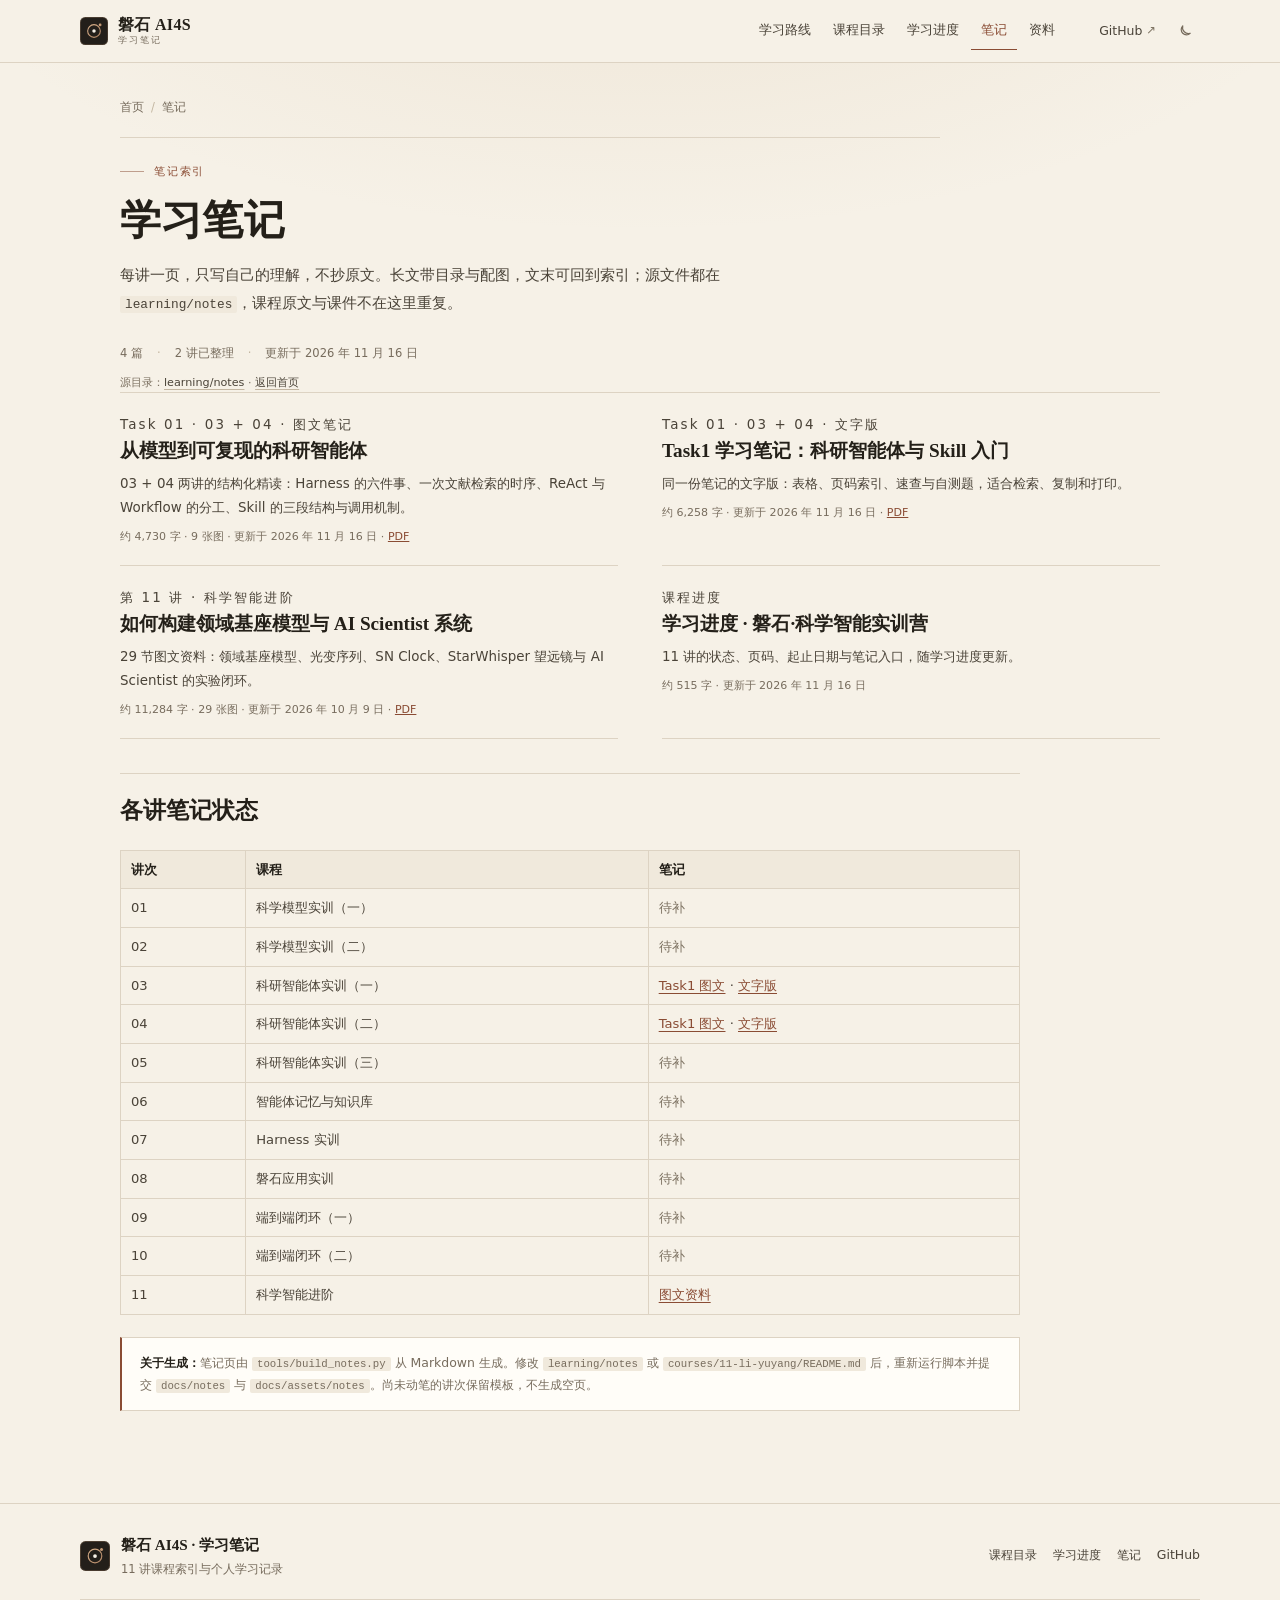
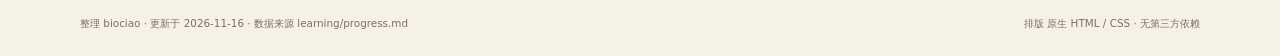
==== docs/notes/index.html @ f63891a4 "docs: 笔记改为站内博客页（Markdown 生成）" ====
<!DOCTYPE html>
<html lang="zh-CN" data-theme="dark">
<head>
  <meta charset="utf-8">
  <meta name="viewport" content="width=device-width, initial-scale=1">
  <title>学习笔记 · 磐石 AI4S</title>
  <meta name="description" content="磐石 AI4S 课程笔记索引：Task1 图文/文字笔记、第 11 讲图文资料与学习进度。">
  <meta name="theme-color" content="#17130f">
  <meta name="author" content="biociao">
  <link rel="icon" href="../assets/favicon.svg" type="image/svg+xml">
  <link rel="stylesheet" href="../assets/style.css">
  <script>
    (function () {
      try {
        var saved = localStorage.getItem('ai4s-theme');
        var theme = saved || (window.matchMedia('(prefers-color-scheme: light)').matches ? 'light' : 'dark');
        document.documentElement.dataset.theme = theme;
      } catch (e) {
        document.documentElement.dataset.theme = 'dark';
      }
      document.documentElement.classList.add('js');
    })();
  </script>
</head>
<body class="page-note notes-index">
  <a class="skip-link" href="#main">跳到正文</a>
  <header class="nav" id="site-nav">
    <div class="wrap nav-inner">
      <a class="brand" href="../index.html" aria-label="磐石 AI4S 学习笔记，回到首页">
        <svg class="brand-mark" viewBox="0 0 64 64" aria-hidden="true">
          <defs>
            <linearGradient id="brandGrad" x1="0" y1="0" x2="1" y2="1">
              <stop offset="0" stop-color="#d9b28c"/><stop offset="1" stop-color="#b08463"/>
            </linearGradient>
          </defs>
          <rect width="64" height="64" rx="12" fill="#231f1a"/>
          <rect x="1" y="1" width="62" height="62" rx="11" fill="none" stroke="url(#brandGrad)" stroke-opacity=".55"/>
          <circle cx="32" cy="32" r="14.5" fill="none" stroke="url(#brandGrad)" stroke-width="2.5"/>
          <circle cx="32" cy="32" r="4" fill="#f6f1e7"/>
          <circle cx="46" cy="18" r="3.2" fill="url(#brandGrad)"/>
        </svg>
        <span class="brand-text"><strong>磐石 AI4S</strong><em>学习笔记</em></span>
      </a>

      <nav class="nav-links" id="site-menu" aria-label="页面导航">
        <a href="../index.html#path">学习路线</a>
        <a href="../index.html#lectures">课程目录</a>
        <a href="../index.html#progress">学习进度</a>
        <a href="index.html" class="active" aria-current="page">笔记</a>
        <a href="../index.html#resources">资料</a>
      </nav>

      <div class="nav-actions">
        <a class="repo-link" href="https://github.com/biociao/panshi-ai4s-practice" target="_blank" rel="noopener">GitHub<span aria-hidden="true">↗</span></a>
        <button class="icon-btn theme-btn" type="button" data-theme-toggle aria-label="切换深浅色主题">
          <svg class="ico-moon" viewBox="0 0 24 24" aria-hidden="true"><path d="M20 14.5A8.5 8.5 0 0 1 9.5 4a7 7 0 1 0 10.5 10.5Z" fill="none" stroke="currentColor" stroke-width="1.7" stroke-linejoin="round"/></svg>
          <svg class="ico-sun" viewBox="0 0 24 24" aria-hidden="true"><circle cx="12" cy="12" r="4.2" fill="none" stroke="currentColor" stroke-width="1.7"/><path d="M12 2v2.4M12 19.6V22M2 12h2.4M19.6 12H22M4.9 4.9l1.7 1.7M17.4 17.4l1.7 1.7M19.1 4.9l-1.7 1.7M6.6 17.4l-1.7 1.7" fill="none" stroke="currentColor" stroke-width="1.7" stroke-linecap="round"/></svg>
        </button>
        <button class="icon-btn menu-btn" type="button" data-menu-toggle aria-expanded="false" aria-controls="site-menu" aria-label="打开导航菜单">
          <svg viewBox="0 0 24 24" aria-hidden="true"><path d="M4 7h16M4 12h16M4 17h16" fill="none" stroke="currentColor" stroke-width="1.8" stroke-linecap="round"/></svg>
        </button>
      </div>
    </div>
  </header>
  <main id="main" class="article-main">
    <div class="wrap article-wrap">
      <nav class="breadcrumb" aria-label="面包屑">
      <a href="../index.html">首页</a><span class="sep">/</span>
      <span aria-current="page">笔记</span>
    </nav>

    <header class="article-head">
      <p class="eyebrow">笔记索引</p>
      <h1>学习笔记</h1>
      <p class="article-lede">每讲一页，只写自己的理解，不抄原文。长文带目录与配图，文末可回到索引；源文件都在 <code>learning/notes</code>，课程原文与课件不在这里重复。</p>
      <p class="article-meta"><span>4 篇</span><span>2 讲已整理</span><span>更新于 2026 年 11 月 16 日</span></p>
      <p class="article-source">源目录：<a href="https://github.com/biociao/panshi-ai4s-practice/tree/study/learning/notes" target="_blank" rel="noopener">learning/notes</a> · <a href="../index.html">返回首页</a></p>
    </header>

    <div class="note-list">
      <article class="note-entry">
        <p class="note-entry-kicker">Task 01 · 03 + 04 · 图文笔记</p>
        <h2><a href="task1-illustrated.html">从模型到可复现的科研智能体</a></h2>
        <p>03 + 04 两讲的结构化精读：Harness 的六件事、一次文献检索的时序、ReAct 与 Workflow 的分工、Skill 的三段结构与调用机制。</p>
        <p class="note-entry-meta">约 4,730 字 · 9 张图 · 更新于 2026 年 11 月 16 日 · <a href="https://github.com/biociao/panshi-ai4s-practice/blob/study/learning/notes/task1/task1-illustrated-notes.pdf" target="_blank" rel="noopener">PDF</a></p>
      </article><article class="note-entry">
        <p class="note-entry-kicker">Task 01 · 03 + 04 · 文字版</p>
        <h2><a href="task1-text.html">Task1 学习笔记：科研智能体与 Skill 入门</a></h2>
        <p>同一份笔记的文字版：表格、页码索引、速查与自测题，适合检索、复制和打印。</p>
        <p class="note-entry-meta">约 6,258 字 · 更新于 2026 年 11 月 16 日 · <a href="https://github.com/biociao/panshi-ai4s-practice/blob/study/learning/notes/task1/task1-illustrated-notes.pdf" target="_blank" rel="noopener">PDF</a></p>
      </article><article class="note-entry">
        <p class="note-entry-kicker">第 11 讲 · 科学智能进阶</p>
        <h2><a href="11.html">如何构建领域基座模型与 AI Scientist 系统</a></h2>
        <p>29 节图文资料：领域基座模型、光变序列、SN Clock、StarWhisper 望远镜与 AI Scientist 的实验闭环。</p>
        <p class="note-entry-meta">约 11,284 字 · 29 张图 · 更新于 2026 年 10 月 9 日 · <a href="https://github.com/biociao/panshi-ai4s-practice/blob/study/pdf/11_%E7%A7%91%E5%AD%A6%E6%99%BA%E8%83%BD%E8%BF%9B%E9%98%B6_%E6%9D%8E%E7%91%80%E6%97%B8.pdf" target="_blank" rel="noopener">PDF</a></p>
      </article><article class="note-entry">
        <p class="note-entry-kicker">课程进度</p>
        <h2><a href="progress.html">学习进度 · 磐石·科学智能实训营</a></h2>
        <p>11 讲的状态、页码、起止日期与笔记入口，随学习进度更新。</p>
        <p class="note-entry-meta">约 515 字 · 更新于 2026 年 11 月 16 日</p>
      </article>
    </div>

    <div class="article-body">
      <h2 id="lecture-notes">各讲笔记状态</h2>
      <div class="table-wrap">
        <table>
          <thead><tr><th>讲次</th><th>课程</th><th>笔记</th></tr></thead>
          <tbody><tr><td>01</td><td>科学模型实训（一）</td><td><span class="todo">待补</span></td></tr><tr><td>02</td><td>科学模型实训（二）</td><td><span class="todo">待补</span></td></tr><tr><td>03</td><td>科研智能体实训（一）</td><td><a href="task1-illustrated.html">Task1 图文</a> · <a href="task1-text.html">文字版</a></td></tr><tr><td>04</td><td>科研智能体实训（二）</td><td><a href="task1-illustrated.html">Task1 图文</a> · <a href="task1-text.html">文字版</a></td></tr><tr><td>05</td><td>科研智能体实训（三）</td><td><span class="todo">待补</span></td></tr><tr><td>06</td><td>智能体记忆与知识库</td><td><span class="todo">待补</span></td></tr><tr><td>07</td><td>Harness 实训</td><td><span class="todo">待补</span></td></tr><tr><td>08</td><td>磐石应用实训</td><td><span class="todo">待补</span></td></tr><tr><td>09</td><td>端到端闭环（一）</td><td><span class="todo">待补</span></td></tr><tr><td>10</td><td>端到端闭环（二）</td><td><span class="todo">待补</span></td></tr><tr><td>11</td><td>科学智能进阶</td><td><a href="11.html">图文资料</a></td></tr></tbody>
        </table>
      </div>
      <div class="article-callout">
        <strong>关于生成：</strong>笔记页由 <code>tools/build_notes.py</code> 从 Markdown 生成。修改 <code>learning/notes</code> 或 <code>courses/11-li-yuyang/README.md</code> 后，重新运行脚本并提交 <code>docs/notes</code> 与 <code>docs/assets/notes</code>。尚未动笔的讲次保留模板，不生成空页。
      </div>
    </div>
    </div>
  </main>
  <footer class="footer">
    <div class="wrap footer-inner">
      <div class="footer-brand">
        <svg class="brand-mark" viewBox="0 0 64 64" aria-hidden="true">
          <defs>
            <linearGradient id="footGrad" x1="0" y1="0" x2="1" y2="1">
              <stop offset="0" stop-color="#d9b28c"/><stop offset="1" stop-color="#b08463"/>
            </linearGradient>
          </defs>
          <rect width="64" height="64" rx="12" fill="#231f1a"/>
          <rect x="1" y="1" width="62" height="62" rx="11" fill="none" stroke="url(#footGrad)" stroke-opacity=".55"/>
          <circle cx="32" cy="32" r="14.5" fill="none" stroke="url(#footGrad)" stroke-width="2.5"/>
          <circle cx="32" cy="32" r="4" fill="#f6f1e7"/>
          <circle cx="46" cy="18" r="3.2" fill="url(#footGrad)"/>
        </svg>
        <div>
          <strong>磐石 AI4S · 学习笔记</strong>
          <span>11 讲课程索引与个人学习记录</span>
        </div>
      </div>
      <nav class="footer-links" aria-label="页脚链接">
        <a href="../index.html#lectures">课程目录</a>
        <a href="../index.html#progress">学习进度</a>
        <a href="index.html">笔记</a>
        <a href="https://github.com/biociao/panshi-ai4s-practice" target="_blank" rel="noopener">GitHub</a>
      </nav>
    </div>
    <div class="wrap footer-bottom">
      <span>整理 biociao · 更新于 2026-11-16 · 数据来源 learning/progress.md</span>
      <span>排版 原生 HTML / CSS · 无第三方依赖</span>
    </div>
  </footer>
  <button class="to-top" type="button" data-to-top aria-label="回到页面顶部">
    <svg viewBox="0 0 24 24" aria-hidden="true"><path d="M12 19V5M6 11l6-6 6 6" fill="none" stroke="currentColor" stroke-width="1.9" stroke-linecap="round" stroke-linejoin="round"/></svg>
  </button>
  <script src="../assets/app.js" defer></script>
</body>
</html>
---- docs/assets/style.css ----
/* =========================================================
   磐石 AI4S · 课程索引与学习笔记
   学术纸面风格：暖米色底、衬线标题、赭石强调。
   单文件 CSS，无外部依赖。
   ========================================================= */

:root {
  --font-serif: "Noto Serif SC", "Source Han Serif SC", "Songti SC", "STSong", "SimSun",
    Georgia, "Times New Roman", serif;
  --font-sans: "Noto Sans SC", "PingFang SC", "Hiragino Sans GB", "Microsoft YaHei",
    system-ui, -apple-system, "Segoe UI", Roboto, sans-serif;
  --font-mono: ui-monospace, SFMono-Regular, "SF Mono", Menlo, Consolas, "Liberation Mono", monospace;

  --maxw: 1120px;
  --radius: 2px;
  --ease: cubic-bezier(.25, .7, .3, 1);

  --accent: #8a4c34;
  --ok: #4d6b51;
  --warn: #96652b;
  --track-model: #5c7382;
  --track-agent: #7c5b66;
  --track-eng: #5e7059;
  --track-adv: #8a6636;
}

html[data-theme="light"] {
  color-scheme: light;
  --bg: #f6f1e7;
  --paper: #fffdf8;
  --paper-2: #fbf7ef;
  --ink: #242019;
  --ink-2: #4a4338;
  --muted: #776c5d;
  --faint: #7b7060;
  --border: #ddd3c3;
  --border-2: #c3b6a1;
  --surface: #f0e9dc;
  --surface-2: #e8e0d1;
  --accent-soft: #f2e3d9;
  --shadow: 0 1px 2px rgba(74, 56, 38, .05);
  --wash: rgba(196, 166, 122, .16);
}

html[data-theme="dark"] {
  color-scheme: dark;
  --bg: #17130f;
  --paper: #1e1914;
  --paper-2: #231d17;
  --ink: #ece3d5;
  --ink-2: #c9bcaa;
  --muted: #9d907d;
  --faint: #94876f;
  --border: #3a3128;
  --border-2: #56493a;
  --surface: #221c16;
  --surface-2: #2b241c;
  --accent: #cf9a74;
  --accent-soft: #34251c;
  --ok: #8fae8f;
  --warn: #d1a45f;
  --track-model: #93a9b6;
  --track-agent: #b28c96;
  --track-eng: #94a78d;
  --track-adv: #c6a271;
  --shadow: 0 1px 2px rgba(0, 0, 0, .35);
  --wash: rgba(207, 154, 116, .07);
}

*,
*::before,
*::after { box-sizing: border-box; }

html {
  scroll-behavior: smooth;
  -webkit-text-size-adjust: 100%;
}

body {
  margin: 0;
  background-color: var(--bg);
  background-image: radial-gradient(1000px 460px at 50% -6%, var(--wash), transparent 72%);
  background-repeat: no-repeat;
  color: var(--ink);
  font-family: var(--font-sans);
  font-size: 16px;
  line-height: 1.75;
  overflow-x: hidden;
  -webkit-font-smoothing: antialiased;
  -moz-osx-font-smoothing: grayscale;
}

h1,
h2,
h3 {
  font-family: var(--font-serif);
  font-weight: 600;
}

img { max-width: 100%; }
a { color: inherit; }

code {
  font-family: var(--font-mono);
  font-size: .86em;
  padding: 1px 5px;
  border-radius: 2px;
  background: var(--surface);
}

::selection {
  background: var(--accent-soft);
  color: var(--ink);
}

:focus-visible {
  outline: 2px solid var(--accent);
  outline-offset: 3px;
}

.wrap {
  width: min(var(--maxw), calc(100% - 48px));
  margin-inline: auto;
}

.skip-link {
  position: fixed;
  top: 10px;
  left: 10px;
  z-index: 200;
  transform: translateY(-160%);
  background: var(--accent);
  color: var(--paper);
  font-size: .85rem;
  padding: 9px 14px;
  border-radius: var(--radius);
  text-decoration: none;
  transition: transform .2s var(--ease);
}
.skip-link:focus { transform: none; }

/* ---------------- 导航 ---------------- */

.nav {
  position: sticky;
  top: 0;
  z-index: 60;
  background: var(--bg);
  border-bottom: 1px solid var(--border);
}
.nav.is-scrolled {
  background: color-mix(in srgb, var(--bg) 94%, var(--paper));
}

.nav-inner {
  display: flex;
  align-items: center;
  gap: 18px;
  min-height: 62px;
}

.brand {
  display: inline-flex;
  align-items: center;
  gap: 10px;
  text-decoration: none;
  flex-shrink: 0;
}
.brand-mark {
  width: 28px;
  height: 28px;
  display: block;
}
.brand-text {
  display: flex;
  flex-direction: column;
  line-height: 1.15;
}
.brand-text strong {
  font-family: var(--font-serif);
  font-size: 1rem;
  font-weight: 600;
  letter-spacing: .02em;
}
.brand-text em {
  font-style: normal;
  font-size: .58rem;
  letter-spacing: .22em;
  color: var(--muted);
}

.nav-links {
  display: flex;
  align-items: center;
  gap: 2px;
  margin-left: auto;
}
.nav-links a {
  padding: 7px 10px;
  border-bottom: 1px solid transparent;
  font-size: .82rem;
  color: var(--ink-2);
  text-decoration: none;
  transition: color .2s ease, border-color .2s ease;
}
.nav-links a:hover { color: var(--accent); }
.nav-links a.active {
  color: var(--accent);
  border-bottom-color: var(--accent);
}

.nav-actions {
  display: flex;
  align-items: center;
  gap: 4px;
  margin-left: 8px;
}
.icon-btn {
  width: 32px;
  height: 32px;
  display: inline-grid;
  place-items: center;
  border: 1px solid transparent;
  border-radius: var(--radius);
  background: transparent;
  color: var(--muted);
  cursor: pointer;
  transition: color .2s ease, border-color .2s ease;
}
.icon-btn:hover {
  color: var(--ink);
  border-color: var(--border);
}
.icon-btn svg { width: 17px; height: 17px; display: block; }
.menu-btn { display: none; }

.repo-link {
  display: inline-flex;
  align-items: center;
  gap: 4px;
  padding: 6px 8px;
  font-size: .78rem;
  color: var(--ink-2);
  text-decoration: none;
  border-bottom: 1px solid transparent;
}
.repo-link span { color: var(--faint); font-size: .72rem; }
.repo-link:hover { color: var(--accent); border-bottom-color: var(--accent); }

.theme-btn .ico-sun,
.theme-btn .ico-moon { display: none; }
html[data-theme="dark"] .theme-btn .ico-sun { display: block; }
html[data-theme="light"] .theme-btn .ico-moon { display: block; }

html[data-theme="dark"] .lec-cover img,
html[data-theme="dark"] .note-cover img {
  filter: brightness(.92) saturate(.88);
}

/* ---------------- 首屏 ---------------- */

.hero {
  position: relative;
  padding-block: clamp(52px, 6.5vw, 88px) clamp(32px, 4vw, 48px);
  scroll-margin-top: 72px;
}

.hero-grid {
  display: grid;
  grid-template-columns: minmax(0, 1.18fr) minmax(0, .82fr);
  gap: clamp(32px, 4.5vw, 60px);
  align-items: center;
}

.eyebrow {
  display: flex;
  align-items: center;
  gap: 10px;
  margin: 0 0 16px;
  font-size: .7rem;
  letter-spacing: .16em;
  color: var(--accent);
}
.eyebrow::before {
  content: "";
  width: 24px;
  height: 1px;
  background: currentColor;
  opacity: .5;
  flex-shrink: 0;
}

.hero h1 {
  margin: 0;
  font-size: clamp(2.05rem, 4.3vw, 3.35rem);
  line-height: 1.34;
  letter-spacing: .005em;
}
.grad { color: var(--accent); }

.abstract {
  margin-top: 26px;
  padding-left: 16px;
  border-left: 1px solid var(--border-2);
}
.abstract-label {
  margin: 0 0 6px;
  font-size: .66rem;
  letter-spacing: .22em;
  color: var(--muted);
}
.lede {
  margin: 0;
  max-width: 36em;
  color: var(--ink-2);
  font-size: .95rem;
  line-height: 1.9;
}
.lede strong {
  color: var(--ink);
  font-weight: 600;
}
.keywords {
  margin: 14px 0 0;
  font-size: .76rem;
  line-height: 1.7;
  color: var(--muted);
}
.keywords span {
  margin-right: 8px;
  color: var(--faint);
  letter-spacing: .14em;
}

.hero-actions {
  display: flex;
  flex-wrap: wrap;
  gap: 10px;
  margin-top: 26px;
}

.btn {
  display: inline-flex;
  align-items: center;
  justify-content: center;
  gap: 8px;
  padding: 10px 18px;
  border-radius: var(--radius);
  border: 1px solid transparent;
  font-size: .88rem;
  font-weight: 500;
  letter-spacing: .03em;
  text-decoration: none;
  cursor: pointer;
  transition: background .2s ease, border-color .2s ease, color .2s ease;
}
.btn svg { width: 15px; height: 15px; }
.btn-primary {
  background: var(--accent);
  border-color: var(--accent);
  color: var(--paper);
}
.btn-primary:hover {
  background: var(--ink);
  border-color: var(--ink);
  color: var(--paper);
}
.btn-ghost {
  border-color: var(--border-2);
  color: var(--ink-2);
  background: transparent;
}
.btn-ghost:hover {
  border-color: var(--accent);
  color: var(--accent);
}
.btn-small {
  padding: 7px 13px;
  font-size: .76rem;
}

.hero-meta {
  display: flex;
  flex-wrap: wrap;
  gap: 6px 12px;
  list-style: none;
  margin: 24px 0 0;
  padding: 0;
  font-size: .72rem;
  letter-spacing: .03em;
  color: var(--muted);
}
.hero-meta li { display: inline-flex; align-items: center; gap: 12px; }
.hero-meta li + li::before {
  content: "·";
  color: var(--border-2);
}

/* 学习概况 */

.panel {
  justify-self: end;
  width: 100%;
  max-width: 400px;
  padding: 22px 22px 18px;
  border: 1px solid var(--border);
  border-top: 2px solid var(--accent);
  border-radius: var(--radius);
  background: var(--paper);
  box-shadow: var(--shadow);
}

.panel-top {
  display: flex;
  align-items: baseline;
  justify-content: space-between;
  gap: 12px;
}
.panel-title {
  font-size: .66rem;
  letter-spacing: .22em;
  color: var(--ink-2);
}
.panel-date {
  font-size: .68rem;
  color: var(--muted);
}

.snap {
  display: flex;
  align-items: baseline;
  gap: 9px;
  margin-top: 16px;
}
.snap-num {
  font-family: var(--font-serif);
  font-size: 2.9rem;
  font-weight: 600;
  line-height: 1;
  letter-spacing: -.01em;
  font-variant-numeric: tabular-nums;
}
.snap-num small {
  font-family: var(--font-sans);
  font-size: .9rem;
  font-weight: 400;
  color: var(--muted);
}
.snap-label { font-size: .76rem; color: var(--muted); }

.segbar {
  display: flex;
  gap: 3px;
  margin-top: 18px;
}
.segbar i {
  flex: 1;
  height: 4px;
  background: var(--surface-2);
}
.segbar i.is-done { background: var(--accent); }
.segbar i.is-ready { background: var(--border-2); }
.segbar-legend {
  display: flex;
  justify-content: space-between;
  gap: 10px;
  margin-top: 8px;
  font-size: .65rem;
  color: var(--muted);
}

.snap-list {
  list-style: none;
  margin: 16px 0 0;
  padding: 12px 0 0;
  border-top: 1px solid var(--border);
  display: grid;
  gap: 9px;
}
.snap-list li {
  display: flex;
  align-items: baseline;
  gap: 9px;
  font-size: .79rem;
  color: var(--ink-2);
}
.s-ic {
  width: 14px;
  flex-shrink: 0;
  font-size: .68rem;
}
.s-ic.ok { color: var(--ok); }
.s-ic.next { color: var(--accent); }
.s-t { min-width: 0; }
.s-m {
  margin-left: auto;
  font-size: .65rem;
  color: var(--muted);
  white-space: nowrap;
  letter-spacing: .04em;
}

.panel-foot {
  margin-top: 14px;
  padding-top: 11px;
  border-top: 1px solid var(--border);
  font-size: .66rem;
  color: var(--muted);
}
.panel-foot a {
  color: var(--ink-2);
  text-decoration-color: var(--border-2);
}
.panel-foot a:hover { color: var(--accent); }

/* 课程主线 */

.thread {
  display: flex;
  flex-wrap: wrap;
  align-items: baseline;
  gap: 10px 18px;
  margin-top: clamp(34px, 4.5vw, 52px);
  padding-top: 16px;
  border-top: 1px solid var(--border);
}
.thread-label {
  flex-shrink: 0;
  font-size: .64rem;
  letter-spacing: .2em;
  color: var(--muted);
}
.thread ol {
  display: flex;
  flex: 1;
  flex-wrap: wrap;
  justify-content: space-between;
  gap: 8px 20px;
  list-style: none;
  margin: 0;
  padding: 0;
}
.thread li {
  position: relative;
  font-family: var(--font-serif);
  font-size: .84rem;
  color: var(--ink-2);
}
.thread li + li::before {
  content: "→";
  position: absolute;
  left: -15px;
  top: 0;
  color: var(--faint);
  font-family: var(--font-sans);
  font-size: .76rem;
}

/* ---------------- 章节 ---------------- */

.section {
  padding-block: clamp(44px, 5.6vw, 72px);
  scroll-margin-top: 78px;
}

.section-head {
  margin-bottom: 34px;
  padding-top: 20px;
  border-top: 1px solid var(--border);
}
.section-head .eyebrow,
.section-head h2,
.section-head > p:last-child {
  max-width: 780px;
}
.section-head .eyebrow {
  margin-bottom: 9px;
  font-size: .68rem;
  letter-spacing: .18em;
}
.section-head .eyebrow::before { display: none; }
.section-head h2 {
  margin: .3rem 0 .7rem;
  font-size: clamp(1.5rem, 2.8vw, 2.05rem);
  line-height: 1.45;
  text-wrap: balance;
}
.section-head > p:last-child {
  margin: 0;
  color: var(--ink-2);
  font-size: .93rem;
  line-height: 1.85;
}

/* ---------------- 课程理念 ---------------- */

.principles {
  display: grid;
  grid-template-columns: repeat(4, minmax(0, 1fr));
  gap: 16px;
}
.p-card {
  padding: 18px 18px 20px;
  border: 1px solid var(--border);
  border-top: 2px solid var(--border-2);
  border-radius: var(--radius);
  background: transparent;
  transition: background .2s ease, border-color .2s ease;
}
.p-card:hover {
  background: var(--paper);
  border-color: var(--border-2);
}
.p-no {
  font-family: var(--font-serif);
  font-size: .78rem;
  letter-spacing: .12em;
  color: var(--accent);
}
.p-card h3 {
  margin: .45rem 0 .4rem;
  font-size: .98rem;
  line-height: 1.5;
}
.p-card p {
  margin: 0;
  color: var(--ink-2);
  font-size: .83rem;
  line-height: 1.8;
}

/* ---------------- 学习路线 ---------------- */

.tracks {
  display: grid;
  grid-template-columns: repeat(4, minmax(0, 1fr));
  gap: 16px;
}
.track {
  display: flex;
  flex-direction: column;
  gap: 9px;
  padding: 18px;
  border: 1px solid var(--border);
  border-top: 2px solid var(--c);
  border-radius: var(--radius);
  background: var(--paper);
  transition: border-color .2s ease;
}
.track:hover { border-color: var(--border-2); border-top-color: var(--c); }
.track-top {
  display: flex;
  justify-content: space-between;
  align-items: baseline;
  gap: 8px;
  font-size: .7rem;
  letter-spacing: .06em;
}
.track-range { color: var(--c); }
.track-pages { color: var(--faint); }
.track h3 {
  margin: 0;
  font-size: 1.04rem;
}
.track p {
  margin: 0;
  flex: 1;
  color: var(--ink-2);
  font-size: .81rem;
  line-height: 1.8;
}
.track-stat {
  display: flex;
  justify-content: space-between;
  gap: 8px;
  font-size: .66rem;
  color: var(--muted);
}
.mini {
  height: 3px;
  background: var(--surface-2);
  overflow: hidden;
}
.mini i {
  display: block;
  height: 100%;
  width: 0;
  background: var(--c);
  transition: width 1s var(--ease);
}
.track-link {
  display: inline-flex;
  align-items: center;
  gap: 5px;
  align-self: flex-start;
  margin-top: 2px;
  font-size: .76rem;
  color: var(--c);
  text-decoration: none;
  border-bottom: 1px solid transparent;
  transition: border-color .2s ease;
}
.track-link:hover { border-bottom-color: currentColor; }

/* ---------------- 课程目录 ---------------- */

.filters {
  display: flex;
  flex-wrap: wrap;
  align-items: center;
  gap: 4px 22px;
  margin-bottom: 26px;
  padding-bottom: 0;
  border-bottom: 1px solid var(--border);
}
.chip {
  display: inline-flex;
  align-items: baseline;
  gap: 6px;
  padding: 7px 0 9px;
  border: 0;
  border-bottom: 1px solid transparent;
  border-radius: 0;
  background: transparent;
  color: var(--muted);
  font: inherit;
  font-size: .81rem;
  cursor: pointer;
  transition: color .2s ease, border-color .2s ease;
}
.chip span {
  font-family: var(--font-mono);
  font-size: .62rem;
  color: var(--faint);
}
.chip:hover { color: var(--ink); }
.chip[aria-pressed="true"] {
  color: var(--ink);
  border-bottom-color: var(--accent);
}
.chip[aria-pressed="true"] span { color: var(--accent); }
.filter-count {
  margin-left: auto;
  padding-bottom: 9px;
  font-size: .66rem;
  color: var(--faint);
}

.lectures {
  display: grid;
  grid-template-columns: repeat(3, minmax(0, 1fr));
  gap: 20px;
}
.lec {
  display: flex;
  flex-direction: column;
  border: 1px solid var(--border);
  border-radius: var(--radius);
  background: var(--paper);
  overflow: hidden;
  transition: border-color .2s ease;
}
.lec[data-track="model"] { --c: var(--track-model); }
.lec[data-track="agent"] { --c: var(--track-agent); }
.lec[data-track="eng"] { --c: var(--track-eng); }
.lec[data-track="adv"] { --c: var(--track-adv); }
.lec:hover { border-color: var(--border-2); }

.lec-cover {
  position: relative;
  padding: 9px;
  background: var(--paper);
  border-bottom: 1px solid var(--border);
}
.lec-cover img {
  display: block;
  width: 100%;
  height: auto;
  aspect-ratio: 16 / 9;
  object-fit: cover;
  border: 1px solid var(--border);
  filter: saturate(.92);
}

.badge {
  position: absolute;
  top: 16px;
  left: 16px;
  z-index: 1;
  display: inline-flex;
  align-items: center;
  gap: 5px;
  padding: 2px 7px;
  border: 1px solid var(--border);
  border-radius: var(--radius);
  background: var(--paper);
  font-size: .61rem;
  letter-spacing: .04em;
  color: var(--muted);
}
.badge::before {
  content: "";
  width: 4px;
  height: 4px;
  border-radius: 50%;
  background: currentColor;
  flex-shrink: 0;
}
.badge.done { color: var(--ok); border-color: color-mix(in srgb, var(--ok) 35%, var(--border)); }
.badge.reading { color: var(--accent); border-color: color-mix(in srgb, var(--accent) 35%, var(--border)); }
.badge.todo { color: var(--muted); }

.lec-body {
  display: flex;
  flex-direction: column;
  flex: 1;
  padding: 14px 17px 15px;
}
.lec-kicker {
  display: flex;
  align-items: baseline;
  gap: 7px;
  min-width: 0;
  font-size: .67rem;
  color: var(--muted);
}
.lec-kicker > span:nth-child(2) {
  overflow: hidden;
  text-overflow: ellipsis;
  white-space: nowrap;
}
.lec-no {
  flex-shrink: 0;
  font-family: var(--font-serif);
  font-size: .8rem;
  color: var(--c);
}
.lec-pages {
  margin-left: auto;
  flex-shrink: 0;
  font-family: var(--font-mono);
  font-size: .62rem;
  color: var(--faint);
}
.lec-body h3 {
  margin: .4rem 0 .35rem;
  font-size: 1.02rem;
  line-height: 1.55;
}
.lec-body > p {
  margin: 0;
  color: var(--ink-2);
  font-size: .81rem;
  line-height: 1.8;
}
.lec-note {
  display: inline-flex;
  align-items: center;
  gap: 5px;
  align-self: flex-start;
  margin-top: 8px;
  font-size: .74rem;
  color: var(--accent);
  text-decoration: none;
  border-bottom: 1px solid transparent;
}
.lec-note:hover { border-bottom-color: currentColor; }

.lec-foot {
  display: flex;
  align-items: center;
  justify-content: space-between;
  gap: 10px;
  margin-top: auto;
  padding-top: 12px;
  border-top: 1px solid var(--border);
}
.lec-speaker {
  display: inline-flex;
  align-items: baseline;
  gap: 4px;
  font-size: .74rem;
  color: var(--ink-2);
}
.lec-speaker::before {
  content: "主讲 /";
  font-size: .62rem;
  color: var(--faint);
  letter-spacing: .04em;
}
.lec-actions {
  display: flex;
  gap: 11px;
  flex-shrink: 0;
}
.lec-actions a {
  padding-bottom: 1px;
  border-bottom: 1px solid transparent;
  font-size: .71rem;
  color: var(--muted);
  text-decoration: none;
}
.lec-actions a:hover {
  color: var(--accent);
  border-bottom-color: currentColor;
}
.lec[hidden] { display: none; }

/* ---------------- 学习进度 ---------------- */

.progress-grid {
  display: grid;
  grid-template-columns: minmax(0, 1.02fr) minmax(0, .98fr);
  gap: 18px;
}
.ring-card,
.bars-card {
  border: 1px solid var(--border);
  border-radius: var(--radius);
  background: var(--paper);
}
.ring-card {
  display: grid;
  grid-template-columns: 168px minmax(0, 1fr);
  gap: 22px;
  align-items: center;
  padding: 24px;
}
.ring-wrap {
  position: relative;
  width: 168px;
  height: 168px;
}
.ring {
  width: 100%;
  height: 100%;
  transform: rotate(-90deg);
}
.ring circle { fill: none; stroke-width: 6; }
.ring-track { stroke: var(--surface-2); }
.ring-value {
  stroke: var(--accent);
  stroke-linecap: butt;
  stroke-dasharray: 490;
  stroke-dashoffset: 490;
  transition: stroke-dashoffset 1.2s var(--ease);
}
.ring-label {
  position: absolute;
  inset: 0;
  display: grid;
  place-content: center;
  gap: 2px;
  text-align: center;
}
.ring-label strong {
  font-family: var(--font-serif);
  font-size: 2rem;
  font-weight: 600;
  line-height: 1.1;
}
.ring-label span {
  font-size: .68rem;
  color: var(--muted);
}
.ring-copy h3 {
  margin: 0 0 .35rem;
  font-size: 1rem;
}
.ring-copy p {
  margin: 0;
  font-size: .81rem;
  line-height: 1.8;
  color: var(--ink-2);
}
.ring-facts {
  display: grid;
  grid-template-columns: repeat(3, 1fr);
  gap: 8px;
  margin: 15px 0 0;
  padding: 12px 0 0;
  border-top: 1px solid var(--border);
  list-style: none;
}
.ring-facts b {
  display: block;
  font-family: var(--font-serif);
  font-size: 1.12rem;
  font-weight: 600;
  line-height: 1.3;
}
.ring-facts span { font-size: .64rem; color: var(--muted); }

.bars-card { padding: 22px 24px; }
.bars-head {
  display: flex;
  justify-content: space-between;
  gap: 10px;
  padding-bottom: 11px;
  border-bottom: 1px solid var(--border);
  font-size: .66rem;
  letter-spacing: .14em;
  color: var(--muted);
}
.bar-row { padding: 13px 0 0; }
.bar-top {
  display: flex;
  align-items: baseline;
  justify-content: space-between;
  gap: 10px;
  margin-bottom: 7px;
}
.bar-name { font-size: .82rem; }
.bar-meta {
  font-size: .66rem;
  color: var(--muted);
  white-space: nowrap;
}
.bar {
  height: 5px;
  background: var(--surface-2);
  overflow: hidden;
}
.bar i {
  display: block;
  height: 100%;
  width: 0;
  background: var(--c);
  transition: width 1s var(--ease);
}
.bars-note {
  margin: 13px 0 0;
  font-size: .66rem;
  color: var(--faint);
}
.progress-note {
  margin: 16px 0 0;
  font-size: .76rem;
  color: var(--muted);
}
.progress-note a { color: var(--ink-2); }

/* ---------------- 学习笔记 ---------------- */

.notes-grid {
  display: grid;
  grid-template-columns: minmax(0, 1.08fr) minmax(0, .92fr);
  gap: 18px;
  align-items: start;
}
.note-col {
  display: grid;
  gap: 18px;
}
.note {
  display: flex;
  flex-direction: column;
  border: 1px solid var(--border);
  border-radius: var(--radius);
  background: var(--paper);
  overflow: hidden;
}
.note-cover {
  display: block;
  padding: 10px;
  background: var(--paper);
  border-bottom: 1px solid var(--border);
}
.note-cover img {
  display: block;
  width: 100%;
  height: auto;
  border: 1px solid var(--border);
}
.note-body {
  display: flex;
  flex-direction: column;
  flex: 1;
  padding: 20px;
}
.note-kicker {
  margin: 0 0 .35rem;
  font-size: .64rem;
  letter-spacing: .16em;
  color: var(--accent);
}
.note h3 {
  margin: 0 0 .5rem;
  font-size: 1.12rem;
  line-height: 1.5;
  text-wrap: balance;
}
.note-body > p:not(.note-kicker) {
  margin: 0;
  color: var(--ink-2);
  font-size: .84rem;
  line-height: 1.85;
}
.note-meta {
  display: flex;
  flex-wrap: wrap;
  gap: 6px;
  list-style: none;
  margin: 12px 0 0;
  padding: 0;
}
.note-meta li {
  padding: 2px 8px;
  border: 1px solid var(--border);
  border-radius: var(--radius);
  font-size: .66rem;
  color: var(--muted);
}
.note-links {
  display: flex;
  flex-wrap: wrap;
  gap: 8px;
  margin-top: auto;
  padding-top: 16px;
}

.note-art {
  position: relative;
  display: flex;
  align-items: center;
  gap: 13px;
  height: 104px;
  padding: 0 20px;
  border-bottom: 1px solid var(--border);
  background: linear-gradient(105deg, var(--accent-soft), var(--paper) 76%);
  overflow: hidden;
}
.note-art-num {
  font-family: var(--font-serif);
  font-size: 2.7rem;
  font-weight: 600;
  line-height: 1;
  color: var(--accent);
  opacity: .5;
}
.note-art-lines {
  flex: 1;
  height: 1px;
  background: linear-gradient(90deg, var(--accent), transparent);
  opacity: .35;
}
.note-art-tag {
  padding: 2px 8px;
  border: 1px solid color-mix(in srgb, var(--accent) 35%, var(--border));
  border-radius: var(--radius);
  font-size: .6rem;
  letter-spacing: .06em;
  color: var(--accent);
  white-space: nowrap;
}
.note-slim .note-body { padding: 17px 20px; }
.note-slim h3 { font-size: 1rem; }

.coverage {
  display: grid;
  grid-template-columns: repeat(11, minmax(0, 1fr));
  gap: 4px;
  margin: 12px 0 0;
  padding: 0;
  list-style: none;
}
.coverage li {
  aspect-ratio: 1;
  display: grid;
  place-items: center;
  border: 1px solid var(--border);
  border-radius: var(--radius);
  background: transparent;
  font-family: var(--font-mono);
  font-size: .56rem;
  color: var(--faint);
}
.coverage li.is-note {
  border-color: color-mix(in srgb, var(--accent) 40%, var(--border));
  background: var(--accent-soft);
  color: var(--accent);
}
.coverage li.is-read {
  border-color: color-mix(in srgb, var(--accent) 40%, var(--border));
  color: var(--accent);
}
.coverage-note {
  margin: 8px 0 0;
  font-size: .65rem;
  line-height: 1.6;
  color: var(--muted);
}

/* ---------------- 资料与仓库 ---------------- */

.links {
  display: grid;
  grid-template-columns: repeat(2, minmax(0, 1fr));
  gap: 0 40px;
}
.link-row {
  display: flex;
  align-items: center;
  justify-content: space-between;
  gap: 18px;
  margin: 0 -10px;
  padding: 15px 10px;
  border-bottom: 1px solid var(--border);
  text-decoration: none;
  transition: background .2s ease;
}
.link-row:hover { background: var(--paper); }
.link-main {
  display: flex;
  flex-direction: column;
  gap: 2px;
  min-width: 0;
}
.link-t {
  font-size: .9rem;
  font-weight: 600;
}
.link-d {
  font-size: .73rem;
  line-height: 1.6;
  color: var(--muted);
}
.link-arrow {
  flex-shrink: 0;
  font-size: .95rem;
  color: var(--faint);
  transition: color .2s ease;
}
.link-row:hover .link-arrow { color: var(--accent); }

.fineprint {
  margin-top: 24px;
  padding: 17px 19px;
  border: 1px solid var(--border);
  border-radius: var(--radius);
  background: var(--paper);
  font-size: .75rem;
  line-height: 1.8;
  color: var(--muted);
}
.fineprint p { margin: 0; }
.fineprint p + p { margin-top: 7px; }
.fineprint strong { color: var(--ink-2); font-weight: 600; }

.citation {
  margin: 22px 0 0;
  padding-top: 13px;
  border-top: 1px solid var(--border);
  font-family: var(--font-serif);
  font-size: .79rem;
  line-height: 1.7;
  color: var(--muted);
}

/* ---------------- 页脚 ---------------- */

.footer {
  margin-top: 20px;
  border-top: 1px solid var(--border);
}
.footer-inner {
  display: flex;
  align-items: center;
  justify-content: space-between;
  flex-wrap: wrap;
  gap: 20px;
  padding-block: 28px 20px;
}
.footer-brand {
  display: flex;
  align-items: center;
  gap: 11px;
}
.footer-brand .brand-mark { width: 30px; height: 30px; }
.footer-brand strong {
  display: block;
  font-family: var(--font-serif);
  font-size: .95rem;
  font-weight: 600;
}
.footer-brand span { display: block; font-size: .72rem; color: var(--muted); }
.footer-links {
  display: flex;
  flex-wrap: wrap;
  gap: 16px;
}
.footer-links a {
  font-size: .78rem;
  color: var(--ink-2);
  text-decoration: none;
  border-bottom: 1px solid transparent;
}
.footer-links a:hover { color: var(--accent); border-bottom-color: var(--accent); }
.footer-bottom {
  display: flex;
  justify-content: space-between;
  flex-wrap: wrap;
  gap: 10px;
  padding-block: 14px 24px;
  border-top: 1px solid var(--border);
  font-size: .65rem;
  color: var(--faint);
}

/* ---------------- 回到顶部 ---------------- */

.to-top {
  position: fixed;
  right: 20px;
  bottom: 20px;
  z-index: 40;
  width: 38px;
  height: 38px;
  display: grid;
  place-items: center;
  border: 1px solid var(--border);
  border-radius: var(--radius);
  background: var(--paper);
  color: var(--muted);
  cursor: pointer;
  opacity: 0;
  visibility: hidden;
  transform: translateY(6px);
  transition: opacity .2s ease, transform .2s ease, visibility .2s, color .2s ease, border-color .2s ease;
}
.to-top svg { width: 16px; height: 16px; }
.to-top.is-visible { opacity: 1; visibility: visible; transform: none; }
.to-top:hover { color: var(--accent); border-color: var(--border-2); }

/* ---------------- 显现动画 ---------------- */

.reveal-on [data-reveal] {
  opacity: 0;
  transform: translateY(10px);
  transition: opacity .6s var(--ease), transform .6s var(--ease);
}
.reveal-on [data-reveal].in {
  opacity: 1;
  transform: none;
}

/* ---------------- 响应式 ---------------- */

@media (max-width: 1040px) {
  .hero-grid { grid-template-columns: 1fr; }
  .panel { justify-self: start; max-width: 460px; }
  .tracks { grid-template-columns: repeat(2, minmax(0, 1fr)); }
  .lectures { grid-template-columns: repeat(2, minmax(0, 1fr)); }
  .principles { grid-template-columns: repeat(2, minmax(0, 1fr)); }
}

@media (max-width: 960px) {
  .progress-grid { grid-template-columns: 1fr; }
  .notes-grid { grid-template-columns: 1fr; }
  .note-col { grid-template-columns: repeat(2, minmax(0, 1fr)); }
}

@media (max-width: 880px) {
  .menu-btn { display: inline-grid; }
  .nav-links {
    position: absolute;
    top: calc(100% + 1px);
    left: 0;
    right: 0;
    display: none;
    flex-direction: column;
    align-items: stretch;
    gap: 0;
    margin: 0;
    padding: 8px 20px 14px;
    background: var(--paper);
    border-bottom: 1px solid var(--border);
  }
  .nav.is-open .nav-links { display: flex; }
  .nav-links a { padding: 10px; font-size: .9rem; border-bottom: 1px solid var(--border); }
  .nav-links a:last-child { border-bottom: 0; }
  .nav-links a.active { border-bottom-color: var(--border); }
  .nav-inner { gap: 8px; }
  .nav-actions { margin-left: auto; }
}

@media (max-width: 720px) {
  .wrap { width: calc(100% - 40px); }
  .principles { grid-template-columns: 1fr; }
  .tracks { grid-template-columns: 1fr; }
  .lectures { grid-template-columns: 1fr; }
  .links { grid-template-columns: 1fr; gap: 0; }
  .note-col { grid-template-columns: 1fr; }
  .ring-card {
    grid-template-columns: 1fr;
    justify-items: stretch;
    text-align: left;
    padding: 22px 20px;
  }
  .ring-wrap { justify-self: center; }
  .ring-copy { width: 100%; }
  .ring-facts { width: 100%; }
  .bars-card { padding: 18px 20px; }
  .hero-meta { gap: 6px 10px; }
  .hero-meta li + li::before { display: none; }
  .hero-meta li { padding: 2px 8px; border: 1px solid var(--border); }
  .filter-count { margin-left: 0; width: 100%; padding-bottom: 8px; }
  .thread ol { flex: 0 1 auto; justify-content: flex-start; gap: 4px 0; }
  .thread li + li::before { display: none; }
  .thread li:not(:last-child)::after {
    content: "→";
    margin: 0 6px;
    color: var(--faint);
    font-family: var(--font-sans);
    font-size: .74rem;
  }
}

@media (max-width: 480px) {
  .hero h1 { font-size: clamp(1.85rem, 8.6vw, 2.35rem); }
  .brand-text em { display: none; }
  .hero-actions .btn { flex: 0 1 auto; padding: 9px 14px; font-size: .85rem; }
  .panel { padding: 19px 17px 15px; }
  .lec-body { padding: 13px 15px 15px; }
  .section-head > p:last-child { font-size: .9rem; }
}

/* ---------------- 动效偏好 ---------------- */

@media (prefers-reduced-motion: reduce) {
  html { scroll-behavior: auto; }
  *,
  *::before,
  *::after {
    animation-duration: .001ms !important;
    animation-iteration-count: 1 !important;
    transition-duration: .001ms !important;
  }
  .reveal-on [data-reveal] { opacity: 1; transform: none; }
}

/* =========================================================
   笔记文章页（由 tools/build_notes.py 生成）
   ========================================================= */

.article-main {
  padding-block: 26px 72px;
}
.article-wrap {
  max-width: 1040px;
}

.breadcrumb {
  display: flex;
  flex-wrap: wrap;
  align-items: center;
  gap: 7px;
  padding-top: 8px;
  font-size: .72rem;
  color: var(--muted);
}
.breadcrumb a {
  color: var(--muted);
  text-decoration: none;
}
.breadcrumb a:hover { color: var(--accent); }
.breadcrumb .sep { color: var(--border-2); }

.article-head {
  max-width: 820px;
  margin-top: 20px;
  padding-top: 24px;
  border-top: 1px solid var(--border);
}
.article-head .eyebrow { margin-bottom: 10px; }
.article-head h1 {
  margin: .3rem 0 .8rem;
  font-size: clamp(1.78rem, 3.6vw, 2.55rem);
  line-height: 1.42;
  letter-spacing: .005em;
  text-wrap: balance;
}
.article-meta {
  display: flex;
  flex-wrap: wrap;
  gap: 5px 14px;
  margin: 0;
  font-size: .72rem;
  color: var(--muted);
}
.article-meta span { display: inline-flex; align-items: center; gap: 14px; }
.article-meta span + span::before { content: "·"; color: var(--border-2); }
.article-source {
  margin: 9px 0 0;
  font-size: .7rem;
  color: var(--faint);
}
.article-source a {
  color: var(--ink-2);
  text-decoration: underline;
  text-underline-offset: 3px;
  text-decoration-color: var(--border-2);
}
.article-source a:hover { color: var(--accent); }

.article-layout {
  display: grid;
  grid-template-columns: 200px minmax(0, 1fr);
  gap: 52px;
  align-items: start;
  margin-top: 38px;
}

.toc {
  position: sticky;
  top: 82px;
  max-height: calc(100vh - 110px);
  overflow: auto;
  padding-left: 14px;
  border-left: 1px solid var(--border);
  font-size: .75rem;
  line-height: 1.6;
}
.toc-title {
  margin: 0 0 8px;
  font-size: .62rem;
  letter-spacing: .2em;
  color: var(--faint);
}
.toc ol {
  margin: 0;
  padding: 0;
  list-style: none;
}
.toc li { margin: 5px 0; }
.toc a {
  display: block;
  padding: 1px 0;
  color: var(--muted);
  text-decoration: none;
}
.toc a:hover { color: var(--accent); }
.toc ol ol {
  margin: 5px 0 0 7px;
  padding-left: 10px;
  border-left: 1px dotted var(--border);
}
.toc-mobile { display: none; }

.article-body {
  max-width: 760px;
  font-size: .97rem;
  line-height: 1.95;
  color: var(--ink-2);
}
.article-body > :first-child { margin-top: 0; }
.article-body--single { margin-top: 38px; }
.article-body h1,
.article-body h2,
.article-body h3,
.article-body h4 {
  font-family: var(--font-serif);
  font-weight: 600;
  color: var(--ink);
  line-height: 1.5;
}
.article-body h2 {
  margin: 2.3em 0 .8em;
  padding-top: .55em;
  border-top: 1px solid var(--border);
  font-size: 1.42rem;
  scroll-margin-top: 84px;
}
.article-body h3 {
  margin: 1.7em 0 .55em;
  font-size: 1.1rem;
  scroll-margin-top: 84px;
}
.article-body h4 {
  margin: 1.4em 0 .5em;
  font-size: 1rem;
}
.article-body p { margin: 0 0 1.05em; }
.article-body strong { color: var(--ink); font-weight: 600; }
.article-body em { color: var(--ink-2); }
.article-body a {
  color: var(--accent);
  text-decoration: underline;
  text-decoration-thickness: 1px;
  text-underline-offset: 3px;
}
.article-body a:hover { text-decoration-thickness: 2px; }
.article-body ul,
.article-body ol {
  margin: 0 0 1.15em;
  padding-left: 1.45em;
}
.article-body li { margin: .3em 0; }
.article-body li > p { margin: .2em 0; }
.article-body blockquote {
  margin: 1.4em 0;
  padding: 10px 18px;
  border-left: 2px solid var(--accent);
  background: var(--paper);
  color: var(--ink-2);
  font-family: var(--font-serif);
}
.article-body blockquote p:last-child { margin-bottom: 0; }
.article-body hr {
  border: 0;
  border-top: 1px solid var(--border);
  margin: 2em 0;
}
.article-body code { font-size: .86em; }
.article-body pre {
  margin: 1.4em 0;
  padding: 15px 17px;
  border: 1px solid var(--border);
  background: var(--surface);
  color: var(--ink);
  overflow: auto;
  font-size: .8rem;
  line-height: 1.7;
}
.article-body pre code {
  padding: 0;
  border: 0;
  background: none;
  font-size: inherit;
}
html[data-theme="dark"] .article-body pre {
  background: #14100c;
  color: #e9dfd0;
}
.article-body .table-wrap {
  margin: 1.4em 0;
  overflow-x: auto;
}
.article-body table {
  width: 100%;
  border-collapse: collapse;
  font-size: .82rem;
  line-height: 1.65;
}
.article-body table.wide {
  min-width: 860px;
}
.article-body th,
.article-body td {
  padding: 8px 10px;
  border: 1px solid var(--border);
  text-align: left;
  vertical-align: top;
}
.article-body th {
  background: var(--surface);
  font-weight: 600;
  color: var(--ink);
}
.article-body .todo { color: var(--faint); }

.article-body .note-figure {
  margin: 1.8em 0;
  padding: 9px;
  border: 1px solid var(--border);
  background: var(--paper);
}
.article-body .note-figure img {
  display: block;
  width: 100%;
  height: auto;
  border: 1px solid var(--border);
}
.article-body .note-figure figcaption {
  margin: 9px 4px 2px;
  font-size: .72rem;
  line-height: 1.65;
  color: var(--muted);
  text-align: center;
}
.article-body .heading-anchor {
  margin-left: 8px;
  color: var(--faint);
  text-decoration: none;
  font-weight: 400;
  opacity: 0;
  transition: opacity .2s ease;
}
.article-body h2:hover .heading-anchor,
.article-body h3:hover .heading-anchor,
.article-body h4:hover .heading-anchor { opacity: 1; }

.article-nav {
  display: flex;
  justify-content: space-between;
  gap: 24px;
  max-width: 760px;
  margin-top: 46px;
  padding-top: 16px;
  border-top: 1px solid var(--border);
  font-size: .82rem;
}
.article-nav a {
  max-width: 48%;
  color: var(--ink-2);
  text-decoration: none;
}
.article-nav a:hover { color: var(--accent); }
.article-nav .label {
  display: block;
  margin-bottom: 3px;
  font-size: .62rem;
  letter-spacing: .14em;
  color: var(--faint);
}
.article-nav .next {
  margin-left: auto;
  text-align: right;
}

/* 笔记索引 */

.notes-index .article-head { max-width: 820px; }
.notes-index .article-lede {
  margin: 0 0 26px;
  max-width: 700px;
  color: var(--ink-2);
  font-size: .93rem;
  line-height: 1.85;
}
.note-list {
  border-top: 1px solid var(--border);
}
.note-entry {
  padding: 20px 0 18px;
  border-bottom: 1px solid var(--border);
}
.note-entry-kicker {
  margin: 0 0 4px;
  font-size: .63rem;
  letter-spacing: .16em;
  color: var(--accent);
}
.note-entry h2 {
  margin: 0 0 .35rem;
  font-size: 1.2rem;
  line-height: 1.5;
}
.note-entry h2 a {
  color: var(--ink);
  text-decoration: none;
}
.note-entry h2 a:hover { color: var(--accent); }
.note-entry p {
  margin: 0;
  font-size: .84rem;
  line-height: 1.8;
  color: var(--ink-2);
}
.note-entry .note-entry-meta {
  margin-top: 7px;
  font-size: .69rem;
  color: var(--muted);
}
.note-entry .note-entry-meta a { color: var(--accent); }

.notes-index .article-body { max-width: 820px; margin-top: 34px; }
.notes-index .article-body h2 { margin-top: 0; border-top: 1px solid var(--border); padding-top: 20px; }
.article-callout {
  margin: 22px 0 0;
  padding: 14px 18px;
  border: 1px solid var(--border);
  border-left: 2px solid var(--accent);
  background: var(--paper);
  font-size: .78rem;
  line-height: 1.8;
  color: var(--muted);
}

.section-more {
  margin: 20px 0 0;
  font-size: .8rem;
}
.section-more a {
  color: var(--accent);
  text-decoration: none;
  border-bottom: 1px solid transparent;
}
.section-more a:hover { border-bottom-color: currentColor; }

@media (max-width: 960px) {
  .article-layout {
    grid-template-columns: 1fr;
    gap: 0;
  }
  .toc { display: none; }
  .toc-mobile {
    display: block;
    margin: 24px 0 0;
    padding: 11px 14px;
    border: 1px solid var(--border);
    background: var(--paper);
  }
  .toc-mobile summary {
    cursor: pointer;
    font-size: .8rem;
    color: var(--ink-2);
  }
  .toc-mobile .toc {
    position: static;
    display: block;
    max-height: none;
    margin-top: 12px;
    padding-left: 0;
    border-left: 0;
  }
}

@media (max-width: 720px) {
  .article-head h1 { font-size: clamp(1.55rem, 7vw, 2rem); }
  .article-meta { gap: 4px 10px; }
  .article-meta span + span::before { display: none; }
  .article-nav { flex-direction: column; gap: 12px; }
  .article-nav a { max-width: 100%; }
  .article-nav .next { margin-left: 0; text-align: left; }
  .article-body { font-size: .95rem; }
}

/* 笔记页收窄时避免长表格 / 代码把网格撑宽 */
.article-layout,
.article-layout > *,
.article-body {
  min-width: 0;
}
.note-wide .article-wrap { max-width: 1080px; }
.note-wide .article-layout {
  grid-template-columns: 160px minmax(0, 1fr);
  gap: 34px;
}
.note-wide .article-body { max-width: 860px; }
@media (max-width: 960px) {
  .note-wide .article-layout { grid-template-columns: 1fr; }
}
.article-body {
  overflow-wrap: break-word;
}
.article-body .table-wrap,
.article-body pre {
  max-width: 100%;
}

@media (min-width: 900px) {
  .notes-index .note-list {
    display: grid;
    grid-template-columns: repeat(2, minmax(0, 1fr));
    column-gap: 44px;
  }
  .notes-index .article-body {
    max-width: 900px;
  }
}
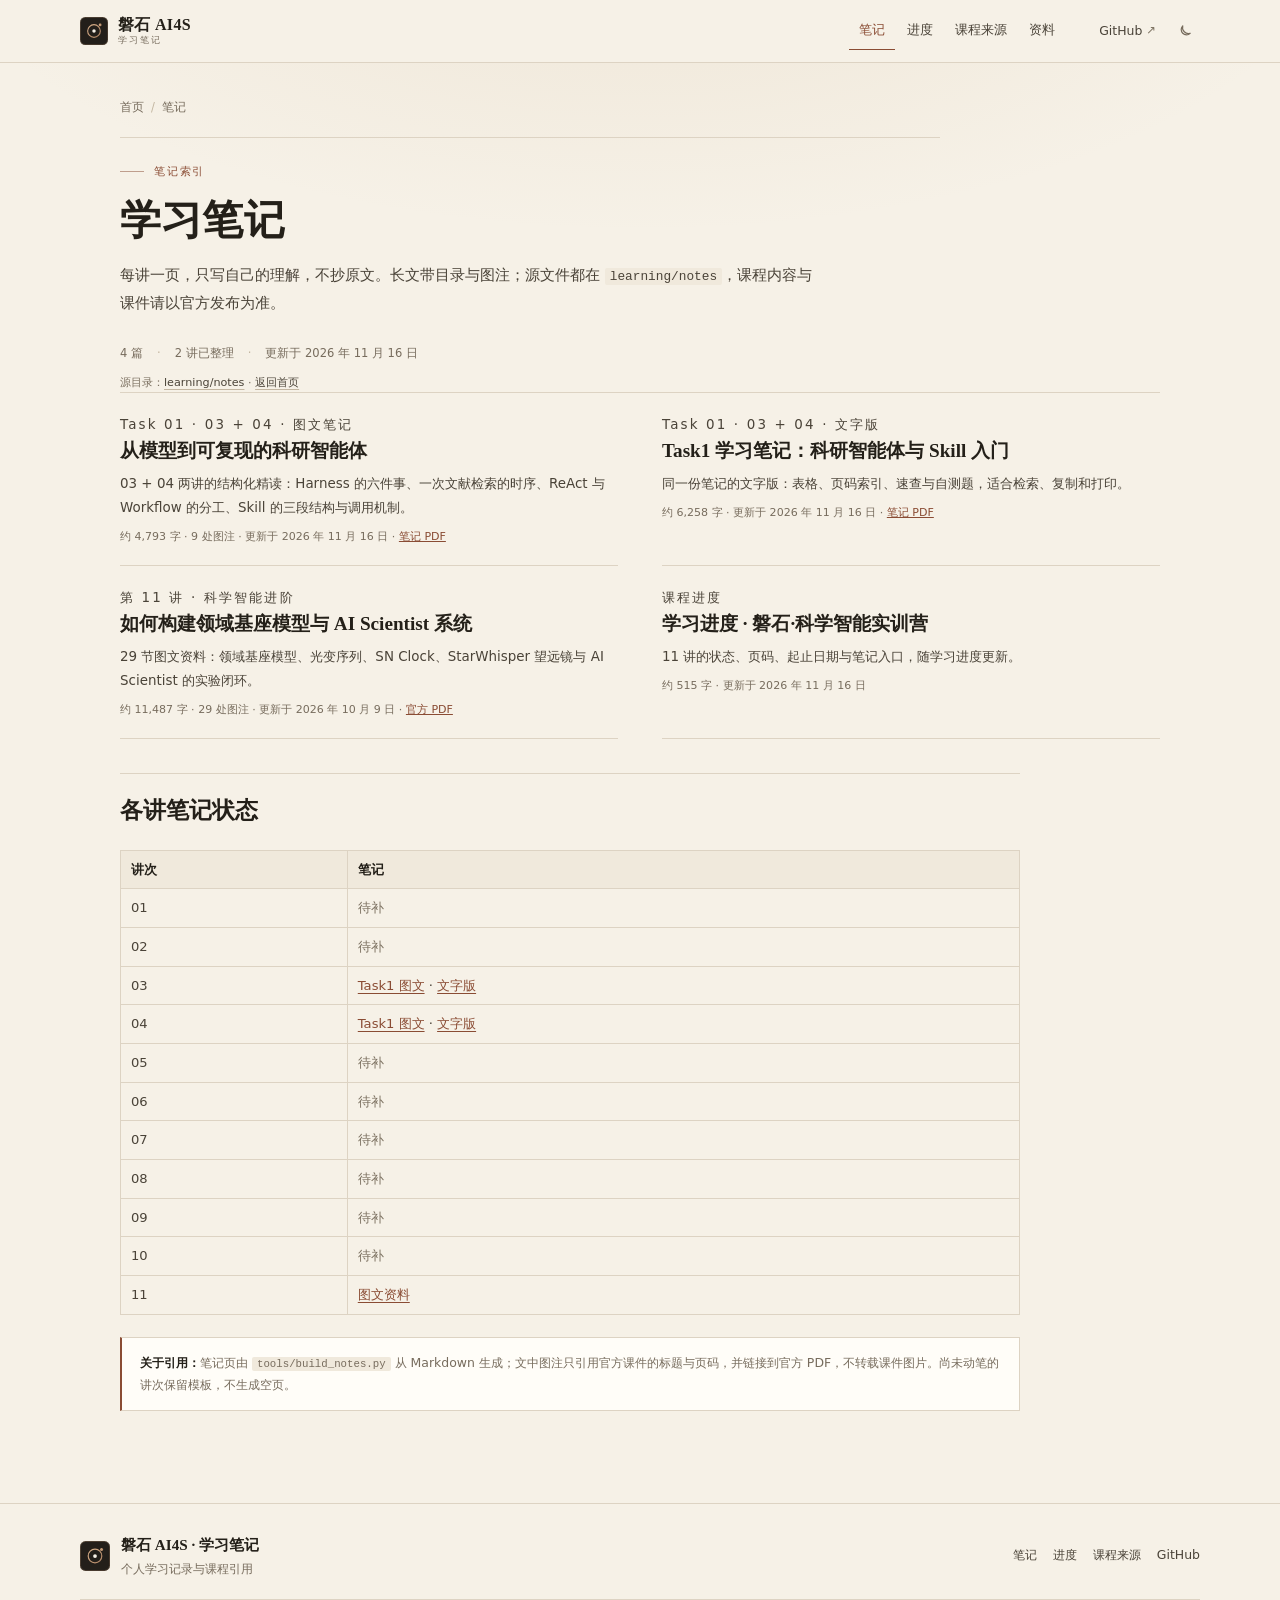
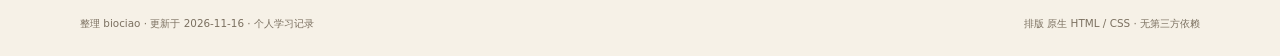
==== commit 6d430a4a: "docs: 首页改为笔记博客，课程改为官方引用" ====
--- a/docs/notes/index.html
+++ b/docs/notes/index.html
@@ -4,7 +4,7 @@
   <meta charset="utf-8">
   <meta name="viewport" content="width=device-width, initial-scale=1">
   <title>学习笔记 · 磐石 AI4S</title>
-  <meta name="description" content="磐石 AI4S 课程笔记索引：Task1 图文/文字笔记、第 11 讲图文资料与学习进度。">
+  <meta name="description" content="磐石 AI4S 个人学习笔记索引：Task1 图文/文字笔记、第 11 讲图文资料与学习进度。">
   <meta name="theme-color" content="#17130f">
   <meta name="author" content="biociao">
   <link rel="icon" href="../assets/favicon.svg" type="image/svg+xml">
@@ -43,10 +43,9 @@
       </a>
 
       <nav class="nav-links" id="site-menu" aria-label="页面导航">
-        <a href="../index.html#path">学习路线</a>
-        <a href="../index.html#lectures">课程目录</a>
-        <a href="../index.html#progress">学习进度</a>
         <a href="index.html" class="active" aria-current="page">笔记</a>
+        <a href="../index.html#progress">进度</a>
+        <a href="../index.html#sources">课程来源</a>
         <a href="../index.html#resources">资料</a>
       </nav>
 
@@ -72,7 +71,7 @@
     <header class="article-head">
       <p class="eyebrow">笔记索引</p>
       <h1>学习笔记</h1>
-      <p class="article-lede">每讲一页，只写自己的理解，不抄原文。长文带目录与配图，文末可回到索引；源文件都在 <code>learning/notes</code>，课程原文与课件不在这里重复。</p>
+      <p class="article-lede">每讲一页，只写自己的理解，不抄原文。长文带目录与图注；源文件都在 <code>learning/notes</code>，课程内容与课件请以官方发布为准。</p>
       <p class="article-meta"><span>4 篇</span><span>2 讲已整理</span><span>更新于 2026 年 11 月 16 日</span></p>
       <p class="article-source">源目录：<a href="https://github.com/biociao/panshi-ai4s-practice/tree/study/learning/notes" target="_blank" rel="noopener">learning/notes</a> · <a href="../index.html">返回首页</a></p>
     </header>
@@ -82,17 +81,17 @@
         <p class="note-entry-kicker">Task 01 · 03 + 04 · 图文笔记</p>
         <h2><a href="task1-illustrated.html">从模型到可复现的科研智能体</a></h2>
         <p>03 + 04 两讲的结构化精读：Harness 的六件事、一次文献检索的时序、ReAct 与 Workflow 的分工、Skill 的三段结构与调用机制。</p>
-        <p class="note-entry-meta">约 4,730 字 · 9 张图 · 更新于 2026 年 11 月 16 日 · <a href="https://github.com/biociao/panshi-ai4s-practice/blob/study/learning/notes/task1/task1-illustrated-notes.pdf" target="_blank" rel="noopener">PDF</a></p>
+        <p class="note-entry-meta">约 4,793 字 · 9 处图注 · 更新于 2026 年 11 月 16 日 · <a href="https://github.com/biociao/panshi-ai4s-practice/blob/study/learning/notes/task1/task1-illustrated-notes.pdf" target="_blank" rel="noopener">笔记 PDF</a></p>
       </article><article class="note-entry">
         <p class="note-entry-kicker">Task 01 · 03 + 04 · 文字版</p>
         <h2><a href="task1-text.html">Task1 学习笔记：科研智能体与 Skill 入门</a></h2>
         <p>同一份笔记的文字版：表格、页码索引、速查与自测题，适合检索、复制和打印。</p>
-        <p class="note-entry-meta">约 6,258 字 · 更新于 2026 年 11 月 16 日 · <a href="https://github.com/biociao/panshi-ai4s-practice/blob/study/learning/notes/task1/task1-illustrated-notes.pdf" target="_blank" rel="noopener">PDF</a></p>
+        <p class="note-entry-meta">约 6,258 字 · 更新于 2026 年 11 月 16 日 · <a href="https://github.com/biociao/panshi-ai4s-practice/blob/study/learning/notes/task1/task1-illustrated-notes.pdf" target="_blank" rel="noopener">笔记 PDF</a></p>
       </article><article class="note-entry">
         <p class="note-entry-kicker">第 11 讲 · 科学智能进阶</p>
         <h2><a href="11.html">如何构建领域基座模型与 AI Scientist 系统</a></h2>
         <p>29 节图文资料：领域基座模型、光变序列、SN Clock、StarWhisper 望远镜与 AI Scientist 的实验闭环。</p>
-        <p class="note-entry-meta">约 11,284 字 · 29 张图 · 更新于 2026 年 10 月 9 日 · <a href="https://github.com/biociao/panshi-ai4s-practice/blob/study/pdf/11_%E7%A7%91%E5%AD%A6%E6%99%BA%E8%83%BD%E8%BF%9B%E9%98%B6_%E6%9D%8E%E7%91%80%E6%97%B8.pdf" target="_blank" rel="noopener">PDF</a></p>
+        <p class="note-entry-meta">约 11,487 字 · 29 处图注 · 更新于 2026 年 10 月 9 日 · <a href="https://github.com/TashanGKD/panshi-ai4s-practice/blob/main/pdf/11_%E7%A7%91%E5%AD%A6%E6%99%BA%E8%83%BD%E8%BF%9B%E9%98%B6_%E6%9D%8E%E7%91%80%E6%97%B8.pdf" target="_blank" rel="noopener">官方 PDF</a></p>
       </article><article class="note-entry">
         <p class="note-entry-kicker">课程进度</p>
         <h2><a href="progress.html">学习进度 · 磐石·科学智能实训营</a></h2>
@@ -105,12 +104,12 @@
       <h2 id="lecture-notes">各讲笔记状态</h2>
       <div class="table-wrap">
         <table>
-          <thead><tr><th>讲次</th><th>课程</th><th>笔记</th></tr></thead>
-          <tbody><tr><td>01</td><td>科学模型实训（一）</td><td><span class="todo">待补</span></td></tr><tr><td>02</td><td>科学模型实训（二）</td><td><span class="todo">待补</span></td></tr><tr><td>03</td><td>科研智能体实训（一）</td><td><a href="task1-illustrated.html">Task1 图文</a> · <a href="task1-text.html">文字版</a></td></tr><tr><td>04</td><td>科研智能体实训（二）</td><td><a href="task1-illustrated.html">Task1 图文</a> · <a href="task1-text.html">文字版</a></td></tr><tr><td>05</td><td>科研智能体实训（三）</td><td><span class="todo">待补</span></td></tr><tr><td>06</td><td>智能体记忆与知识库</td><td><span class="todo">待补</span></td></tr><tr><td>07</td><td>Harness 实训</td><td><span class="todo">待补</span></td></tr><tr><td>08</td><td>磐石应用实训</td><td><span class="todo">待补</span></td></tr><tr><td>09</td><td>端到端闭环（一）</td><td><span class="todo">待补</span></td></tr><tr><td>10</td><td>端到端闭环（二）</td><td><span class="todo">待补</span></td></tr><tr><td>11</td><td>科学智能进阶</td><td><a href="11.html">图文资料</a></td></tr></tbody>
+          <thead><tr><th>讲次</th><th>笔记</th></tr></thead>
+          <tbody><tr><td>01</td><td><span class="todo">待补</span></td></tr><tr><td>02</td><td><span class="todo">待补</span></td></tr><tr><td>03</td><td><a href="task1-illustrated.html">Task1 图文</a> · <a href="task1-text.html">文字版</a></td></tr><tr><td>04</td><td><a href="task1-illustrated.html">Task1 图文</a> · <a href="task1-text.html">文字版</a></td></tr><tr><td>05</td><td><span class="todo">待补</span></td></tr><tr><td>06</td><td><span class="todo">待补</span></td></tr><tr><td>07</td><td><span class="todo">待补</span></td></tr><tr><td>08</td><td><span class="todo">待补</span></td></tr><tr><td>09</td><td><span class="todo">待补</span></td></tr><tr><td>10</td><td><span class="todo">待补</span></td></tr><tr><td>11</td><td><a href="11.html">图文资料</a></td></tr></tbody>
         </table>
       </div>
       <div class="article-callout">
-        <strong>关于生成：</strong>笔记页由 <code>tools/build_notes.py</code> 从 Markdown 生成。修改 <code>learning/notes</code> 或 <code>courses/11-li-yuyang/README.md</code> 后，重新运行脚本并提交 <code>docs/notes</code> 与 <code>docs/assets/notes</code>。尚未动笔的讲次保留模板，不生成空页。
+        <strong>关于引用：</strong>笔记页由 <code>tools/build_notes.py</code> 从 Markdown 生成；文中图注只引用官方课件的标题与页码，并链接到官方 PDF，不转载课件图片。尚未动笔的讲次保留模板，不生成空页。
       </div>
     </div>
     </div>
@@ -132,18 +131,18 @@
         </svg>
         <div>
           <strong>磐石 AI4S · 学习笔记</strong>
-          <span>11 讲课程索引与个人学习记录</span>
+          <span>个人学习记录与课程引用</span>
         </div>
       </div>
       <nav class="footer-links" aria-label="页脚链接">
-        <a href="../index.html#lectures">课程目录</a>
-        <a href="../index.html#progress">学习进度</a>
         <a href="index.html">笔记</a>
+        <a href="../index.html#progress">进度</a>
+        <a href="../index.html#sources">课程来源</a>
         <a href="https://github.com/biociao/panshi-ai4s-practice" target="_blank" rel="noopener">GitHub</a>
       </nav>
     </div>
     <div class="wrap footer-bottom">
-      <span>整理 biociao · 更新于 2026-11-16 · 数据来源 learning/progress.md</span>
+      <span>整理 biociao · 更新于 2026-11-16 · 个人学习记录</span>
       <span>排版 原生 HTML / CSS · 无第三方依赖</span>
     </div>
   </footer>
--- a/docs/assets/style.css
+++ b/docs/assets/style.css
@@ -1859,3 +1859,270 @@
     max-width: 900px;
   }
 }
+
+/* =========================================================
+   笔记博客首页 / 引用式图注
+   ========================================================= */
+
+.post-list {
+  border-top: 1px solid var(--border);
+}
+.post {
+  display: grid;
+  grid-template-columns: 112px minmax(0, 1fr);
+  gap: 0 30px;
+  padding: 22px 0 20px;
+  border-bottom: 1px solid var(--border);
+}
+.post-date {
+  grid-column: 1;
+  margin: 0;
+  padding-top: 3px;
+  font-size: .7rem;
+  letter-spacing: .04em;
+  color: var(--muted);
+  font-variant-numeric: tabular-nums;
+}
+.post-kicker {
+  grid-column: 2;
+  margin: 0 0 4px;
+  font-size: .63rem;
+  letter-spacing: .14em;
+  color: var(--accent);
+}
+.post h3 {
+  grid-column: 2;
+  margin: 0 0 .35rem;
+  font-family: var(--font-serif);
+  font-size: 1.24rem;
+  line-height: 1.5;
+  font-weight: 600;
+}
+.post h3 a {
+  color: var(--ink);
+  text-decoration: none;
+}
+.post h3 a:hover { color: var(--accent); }
+.post-excerpt {
+  grid-column: 2;
+  margin: 0 0 .45rem;
+  font-size: .85rem;
+  line-height: 1.8;
+  color: var(--ink-2);
+}
+.post-meta {
+  grid-column: 2;
+  margin: 0;
+  font-size: .69rem;
+  color: var(--muted);
+}
+.post-meta a {
+  color: var(--accent);
+  text-decoration: none;
+  border-bottom: 1px solid transparent;
+}
+.post-meta a:hover { border-bottom-color: currentColor; }
+
+.progress-compact {
+  display: grid;
+  grid-template-columns: 190px minmax(0, 1fr) auto;
+  gap: 20px 32px;
+  align-items: center;
+  padding: 24px 26px;
+  border: 1px solid var(--border);
+  background: var(--paper);
+}
+.progress-number strong {
+  display: block;
+  font-family: var(--font-serif);
+  font-size: 2.8rem;
+  font-weight: 600;
+  line-height: 1;
+}
+.progress-number span {
+  display: block;
+  margin-top: 6px;
+  font-size: .7rem;
+  color: var(--muted);
+}
+.progress-copy p {
+  margin: 0;
+  font-size: .83rem;
+  line-height: 1.8;
+  color: var(--ink-2);
+}
+.progress-line {
+  height: 4px;
+  margin: 12px 0;
+  background: var(--surface-2);
+  overflow: hidden;
+}
+.progress-line i {
+  display: block;
+  height: 100%;
+  width: 0;
+  background: var(--accent);
+  transition: width 1s var(--ease);
+}
+.progress-facts {
+  display: flex;
+  flex-wrap: wrap;
+  gap: 24px;
+  margin: 0;
+  padding: 0;
+  list-style: none;
+}
+.progress-facts b {
+  display: block;
+  font-family: var(--font-serif);
+  font-size: 1.05rem;
+  font-weight: 600;
+  line-height: 1.3;
+}
+.progress-facts span { font-size: .64rem; color: var(--muted); }
+.progress-link {
+  grid-column: 3;
+  grid-row: 1;
+  font-size: .78rem;
+  color: var(--accent);
+  text-decoration: none;
+  border-bottom: 1px solid transparent;
+  white-space: nowrap;
+}
+.progress-link:hover { border-bottom-color: currentColor; }
+
+.coverage-block {
+  margin-top: 18px;
+  padding: 18px 22px;
+  border: 1px solid var(--border);
+  background: var(--paper);
+}
+.coverage-label {
+  margin: 0 0 10px;
+  font-size: .64rem;
+  letter-spacing: .18em;
+  color: var(--muted);
+}
+.coverage-block .coverage { max-width: 560px; margin: 0; }
+.coverage-note {
+  margin: 10px 0 0;
+  font-size: .68rem;
+  color: var(--muted);
+}
+
+.source-details {
+  margin-top: 20px;
+  border: 1px solid var(--border);
+  background: var(--paper);
+}
+.source-details summary {
+  display: flex;
+  justify-content: space-between;
+  gap: 16px;
+  padding: 14px 20px;
+  cursor: pointer;
+  font-size: .84rem;
+  color: var(--ink-2);
+}
+.source-details summary span { color: var(--faint); font-size: .68rem; }
+.source-details[open] summary { border-bottom: 1px solid var(--border); }
+.source-table-wrap {
+  padding: 0 20px 18px;
+  overflow-x: auto;
+}
+.source-table {
+  width: 100%;
+  min-width: 640px;
+  border-collapse: collapse;
+  font-size: .78rem;
+}
+.source-table th,
+.source-table td {
+  padding: 8px;
+  border-bottom: 1px solid var(--border);
+  text-align: left;
+  vertical-align: top;
+}
+.source-table th {
+  font-size: .68rem;
+  font-weight: 600;
+  letter-spacing: .06em;
+  color: var(--muted);
+}
+.source-table td:first-child {
+  width: 48px;
+  font-family: var(--font-mono);
+  font-size: .7rem;
+  color: var(--muted);
+}
+.source-table a {
+  color: var(--accent);
+  text-decoration: none;
+  border-bottom: 1px solid transparent;
+}
+.source-table a:hover { border-bottom-color: currentColor; }
+
+.article-body .figure-ref {
+  display: flex;
+  flex-wrap: wrap;
+  align-items: baseline;
+  gap: 4px 14px;
+  margin: 1.1em 0;
+  padding: 8px 0;
+  border-top: 1px dotted var(--border-2);
+  font-size: .8rem;
+  line-height: 1.7;
+  color: var(--muted);
+}
+.article-body .figure-ref .ref-label {
+  flex-shrink: 0;
+  font-size: .6rem;
+  letter-spacing: .16em;
+  color: var(--accent);
+}
+.article-body .figure-ref .ref-text {
+  flex: 1;
+  min-width: 220px;
+  color: var(--ink-2);
+}
+.article-body .figure-ref a {
+  white-space: nowrap;
+  font-size: .7rem;
+  color: var(--accent);
+  text-decoration: none;
+  border-bottom: 1px solid transparent;
+}
+.article-body .figure-ref a:hover { border-bottom-color: currentColor; }
+.article-callout--top { margin: 22px 0 0; }
+
+@media (max-width: 900px) {
+  .progress-compact {
+    grid-template-columns: 160px minmax(0, 1fr);
+  }
+  .progress-link {
+    grid-column: 2;
+    grid-row: 2;
+    justify-self: start;
+  }
+}
+
+@media (max-width: 720px) {
+  .post { grid-template-columns: 1fr; gap: 0; }
+  .post-date,
+  .post-kicker,
+  .post h3,
+  .post-excerpt,
+  .post-meta { grid-column: 1; }
+  .post-date { padding-top: 0; margin-bottom: 6px; }
+  .post { padding: 18px 0 16px; }
+
+  .progress-compact {
+    grid-template-columns: 1fr;
+    padding: 20px;
+  }
+  .progress-link { grid-column: 1; grid-row: auto; }
+  .progress-number strong { font-size: 2.4rem; }
+  .coverage-block { padding: 16px; }
+  .source-details summary { align-items: baseline; }
+  .source-table { min-width: 580px; }
+}
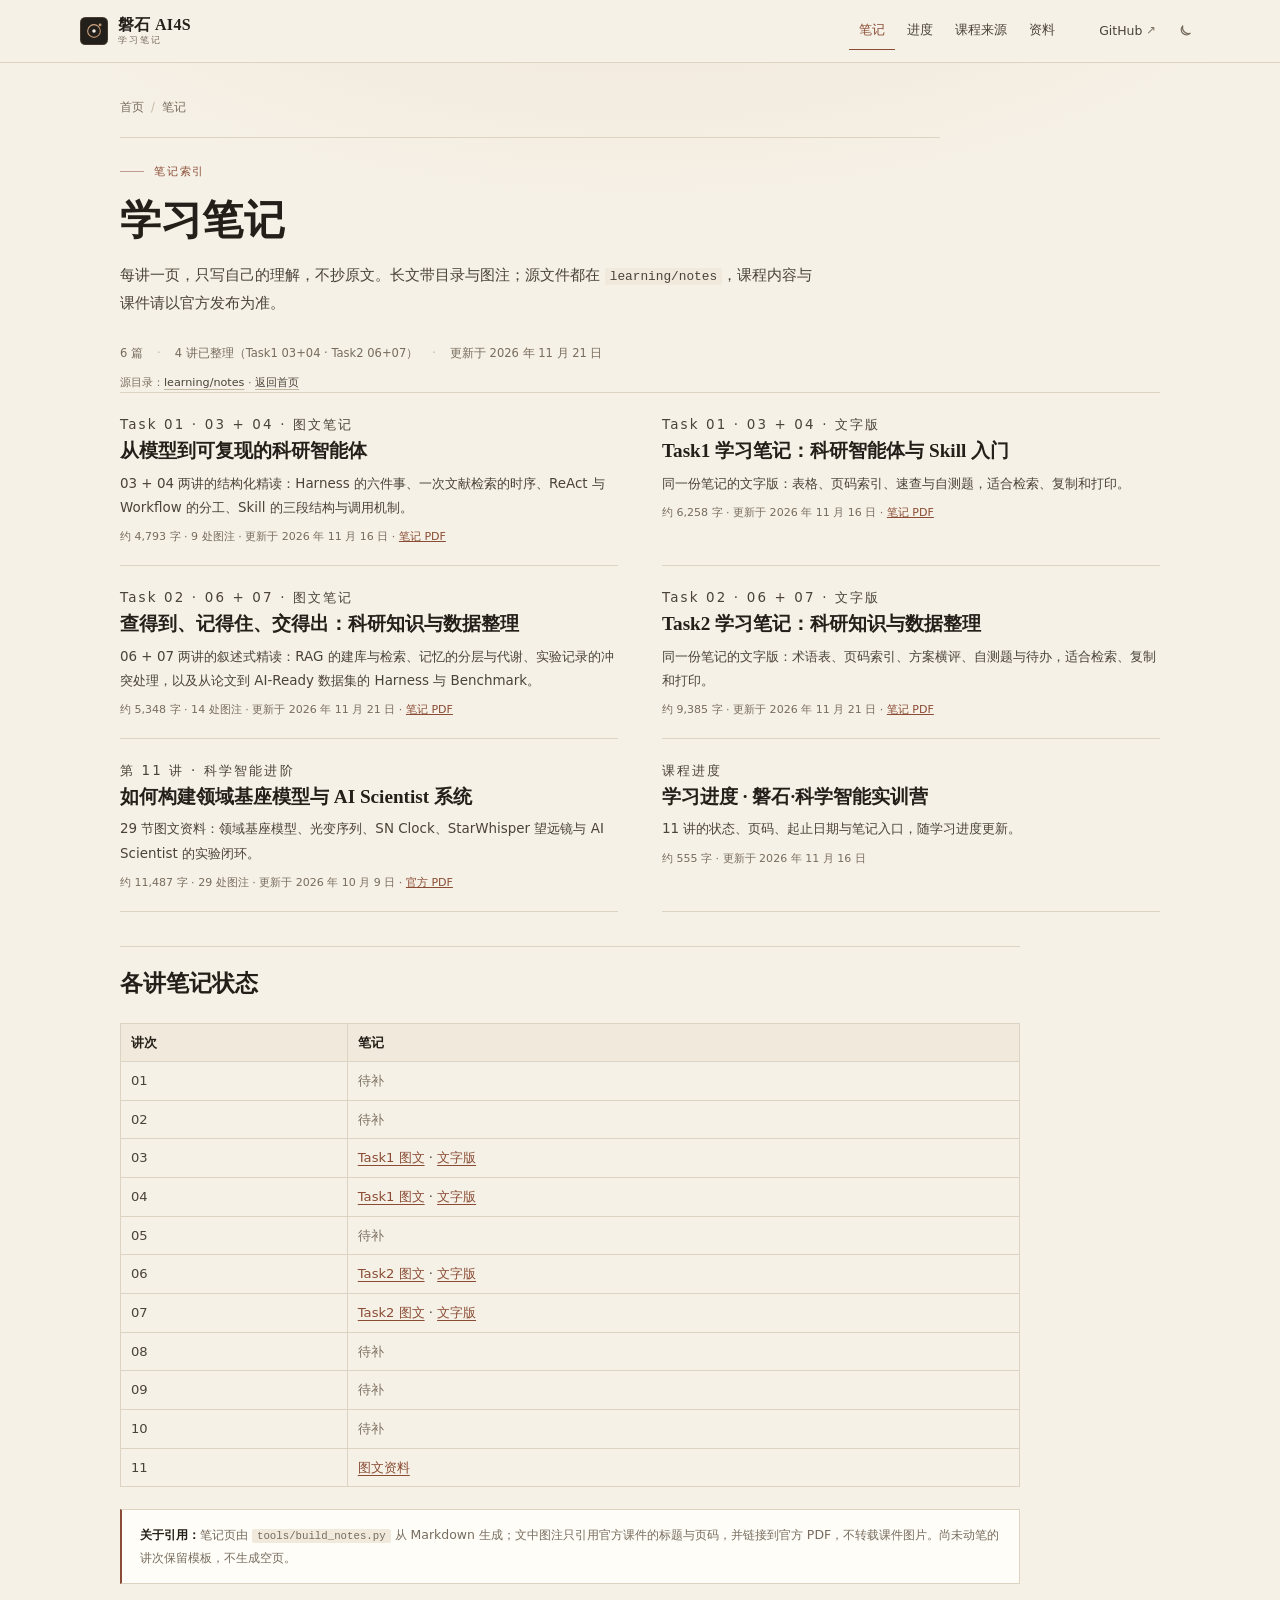
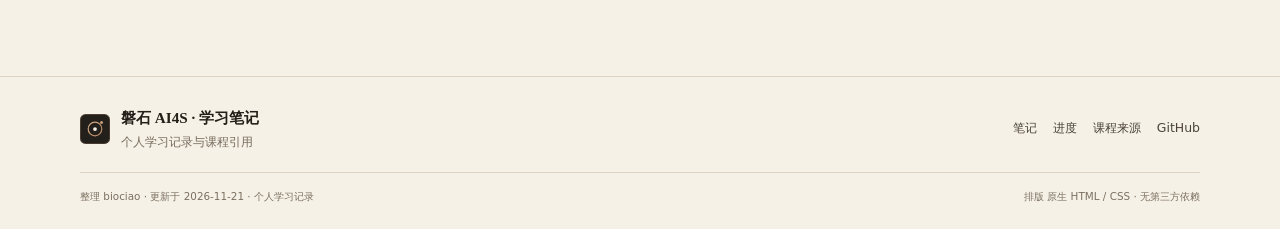
==== commit 68df9482: "learn: Task2 科研知识与数据整理（06+07）笔记与站点" ====
--- a/docs/notes/index.html
+++ b/docs/notes/index.html
@@ -4,7 +4,7 @@
   <meta charset="utf-8">
   <meta name="viewport" content="width=device-width, initial-scale=1">
   <title>学习笔记 · 磐石 AI4S</title>
-  <meta name="description" content="磐石 AI4S 个人学习笔记索引：Task1 图文/文字笔记、第 11 讲图文资料与学习进度。">
+  <meta name="description" content="磐石 AI4S 个人学习笔记索引：Task1、Task2 图文与文字笔记、第 11 讲图文资料与学习进度。">
   <meta name="theme-color" content="#17130f">
   <meta name="author" content="biociao">
   <link rel="icon" href="../assets/favicon.svg" type="image/svg+xml">
@@ -72,7 +72,7 @@
       <p class="eyebrow">笔记索引</p>
       <h1>学习笔记</h1>
       <p class="article-lede">每讲一页，只写自己的理解，不抄原文。长文带目录与图注；源文件都在 <code>learning/notes</code>，课程内容与课件请以官方发布为准。</p>
-      <p class="article-meta"><span>4 篇</span><span>2 讲已整理</span><span>更新于 2026 年 11 月 16 日</span></p>
+      <p class="article-meta"><span>6 篇</span><span>4 讲已整理（Task1 03+04 · Task2 06+07）</span><span>更新于 2026 年 11 月 21 日</span></p>
       <p class="article-source">源目录：<a href="https://github.com/biociao/panshi-ai4s-practice/tree/study/learning/notes" target="_blank" rel="noopener">learning/notes</a> · <a href="../index.html">返回首页</a></p>
     </header>
 
@@ -88,6 +88,16 @@
         <p>同一份笔记的文字版：表格、页码索引、速查与自测题，适合检索、复制和打印。</p>
         <p class="note-entry-meta">约 6,258 字 · 更新于 2026 年 11 月 16 日 · <a href="https://github.com/biociao/panshi-ai4s-practice/blob/study/learning/notes/task1/task1-illustrated-notes.pdf" target="_blank" rel="noopener">笔记 PDF</a></p>
       </article><article class="note-entry">
+        <p class="note-entry-kicker">Task 02 · 06 + 07 · 图文笔记</p>
+        <h2><a href="task2-illustrated.html">查得到、记得住、交得出：科研知识与数据整理</a></h2>
+        <p>06 + 07 两讲的叙述式精读：RAG 的建库与检索、记忆的分层与代谢、实验记录的冲突处理，以及从论文到 AI-Ready 数据集的 Harness 与 Benchmark。</p>
+        <p class="note-entry-meta">约 5,348 字 · 14 处图注 · 更新于 2026 年 11 月 21 日 · <a href="https://github.com/biociao/panshi-ai4s-practice/blob/study/learning/notes/task2/task2-illustrated-notes.pdf" target="_blank" rel="noopener">笔记 PDF</a></p>
+      </article><article class="note-entry">
+        <p class="note-entry-kicker">Task 02 · 06 + 07 · 文字版</p>
+        <h2><a href="task2-text.html">Task2 学习笔记：科研知识与数据整理</a></h2>
+        <p>同一份笔记的文字版：术语表、页码索引、方案横评、自测题与待办，适合检索、复制和打印。</p>
+        <p class="note-entry-meta">约 9,385 字 · 更新于 2026 年 11 月 21 日 · <a href="https://github.com/biociao/panshi-ai4s-practice/blob/study/learning/notes/task2/task2-illustrated-notes.pdf" target="_blank" rel="noopener">笔记 PDF</a></p>
+      </article><article class="note-entry">
         <p class="note-entry-kicker">第 11 讲 · 科学智能进阶</p>
         <h2><a href="11.html">如何构建领域基座模型与 AI Scientist 系统</a></h2>
         <p>29 节图文资料：领域基座模型、光变序列、SN Clock、StarWhisper 望远镜与 AI Scientist 的实验闭环。</p>
@@ -96,7 +106,7 @@
         <p class="note-entry-kicker">课程进度</p>
         <h2><a href="progress.html">学习进度 · 磐石·科学智能实训营</a></h2>
         <p>11 讲的状态、页码、起止日期与笔记入口，随学习进度更新。</p>
-        <p class="note-entry-meta">约 515 字 · 更新于 2026 年 11 月 16 日</p>
+        <p class="note-entry-meta">约 555 字 · 更新于 2026 年 11 月 16 日</p>
       </article>
     </div>
 
@@ -105,7 +115,7 @@
       <div class="table-wrap">
         <table>
           <thead><tr><th>讲次</th><th>笔记</th></tr></thead>
-          <tbody><tr><td>01</td><td><span class="todo">待补</span></td></tr><tr><td>02</td><td><span class="todo">待补</span></td></tr><tr><td>03</td><td><a href="task1-illustrated.html">Task1 图文</a> · <a href="task1-text.html">文字版</a></td></tr><tr><td>04</td><td><a href="task1-illustrated.html">Task1 图文</a> · <a href="task1-text.html">文字版</a></td></tr><tr><td>05</td><td><span class="todo">待补</span></td></tr><tr><td>06</td><td><span class="todo">待补</span></td></tr><tr><td>07</td><td><span class="todo">待补</span></td></tr><tr><td>08</td><td><span class="todo">待补</span></td></tr><tr><td>09</td><td><span class="todo">待补</span></td></tr><tr><td>10</td><td><span class="todo">待补</span></td></tr><tr><td>11</td><td><a href="11.html">图文资料</a></td></tr></tbody>
+          <tbody><tr><td>01</td><td><span class="todo">待补</span></td></tr><tr><td>02</td><td><span class="todo">待补</span></td></tr><tr><td>03</td><td><a href="task1-illustrated.html">Task1 图文</a> · <a href="task1-text.html">文字版</a></td></tr><tr><td>04</td><td><a href="task1-illustrated.html">Task1 图文</a> · <a href="task1-text.html">文字版</a></td></tr><tr><td>05</td><td><span class="todo">待补</span></td></tr><tr><td>06</td><td><a href="task2-illustrated.html">Task2 图文</a> · <a href="task2-text.html">文字版</a></td></tr><tr><td>07</td><td><a href="task2-illustrated.html">Task2 图文</a> · <a href="task2-text.html">文字版</a></td></tr><tr><td>08</td><td><span class="todo">待补</span></td></tr><tr><td>09</td><td><span class="todo">待补</span></td></tr><tr><td>10</td><td><span class="todo">待补</span></td></tr><tr><td>11</td><td><a href="11.html">图文资料</a></td></tr></tbody>
         </table>
       </div>
       <div class="article-callout">
@@ -142,7 +152,7 @@
       </nav>
     </div>
     <div class="wrap footer-bottom">
-      <span>整理 biociao · 更新于 2026-11-16 · 个人学习记录</span>
+      <span>整理 biociao · 更新于 2026-11-21 · 个人学习记录</span>
       <span>排版 原生 HTML / CSS · 无第三方依赖</span>
     </div>
   </footer>
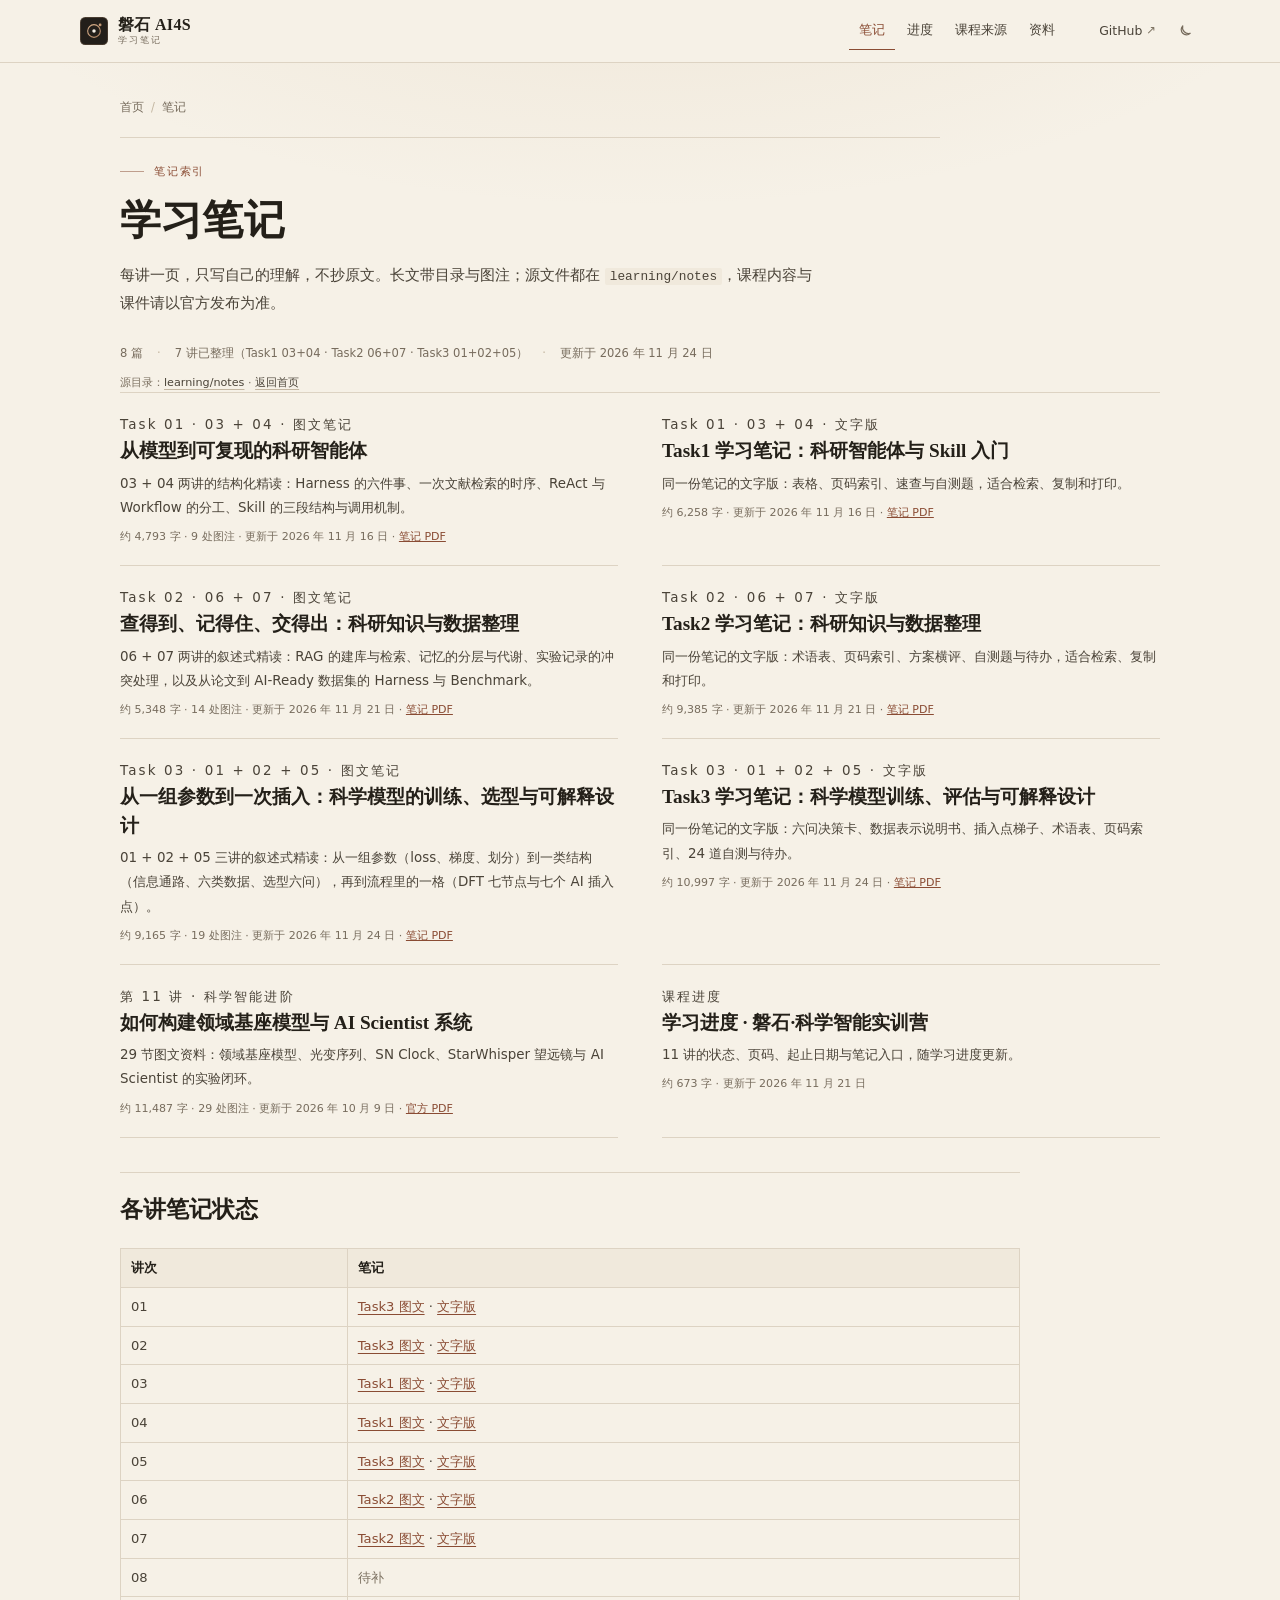
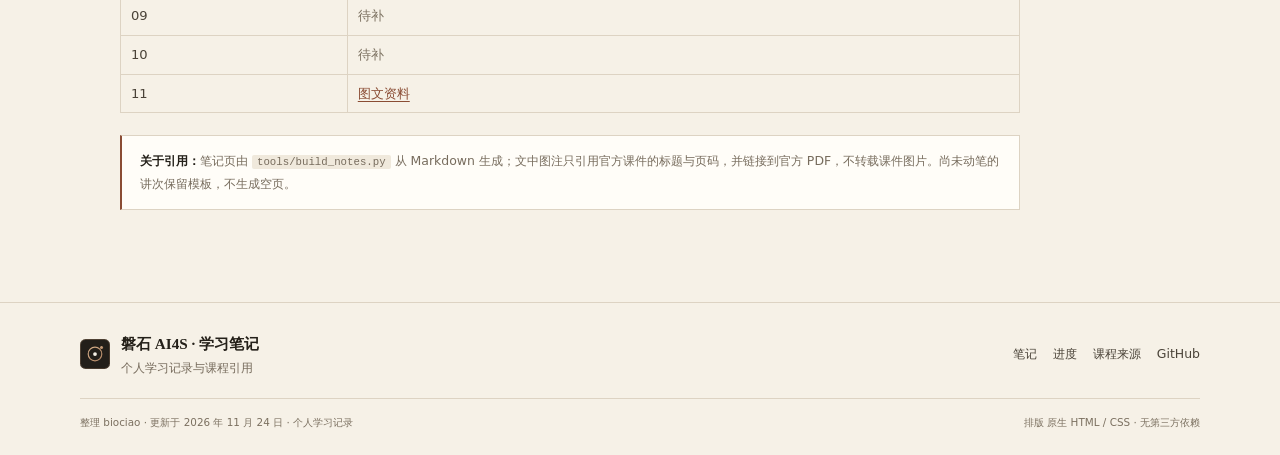
==== commit 9c09067f: "learn: Task3 科学模型训练、评估与可解释设计（01+02+05）笔记与站点" ====
--- a/docs/notes/index.html
+++ b/docs/notes/index.html
@@ -4,7 +4,7 @@
   <meta charset="utf-8">
   <meta name="viewport" content="width=device-width, initial-scale=1">
   <title>学习笔记 · 磐石 AI4S</title>
-  <meta name="description" content="磐石 AI4S 个人学习笔记索引：Task1、Task2 图文与文字笔记、第 11 讲图文资料与学习进度。">
+  <meta name="description" content="磐石 AI4S 个人学习笔记索引：Task1、Task2、Task3 图文与文字笔记、第 11 讲图文资料与学习进度。">
   <meta name="theme-color" content="#17130f">
   <meta name="author" content="biociao">
   <link rel="icon" href="../assets/favicon.svg" type="image/svg+xml">
@@ -72,7 +72,7 @@
       <p class="eyebrow">笔记索引</p>
       <h1>学习笔记</h1>
       <p class="article-lede">每讲一页，只写自己的理解，不抄原文。长文带目录与图注；源文件都在 <code>learning/notes</code>，课程内容与课件请以官方发布为准。</p>
-      <p class="article-meta"><span>6 篇</span><span>4 讲已整理（Task1 03+04 · Task2 06+07）</span><span>更新于 2026 年 11 月 21 日</span></p>
+      <p class="article-meta"><span>8 篇</span><span>7 讲已整理（Task1 03+04 · Task2 06+07 · Task3 01+02+05）</span><span>更新于 2026 年 11 月 24 日</span></p>
       <p class="article-source">源目录：<a href="https://github.com/biociao/panshi-ai4s-practice/tree/study/learning/notes" target="_blank" rel="noopener">learning/notes</a> · <a href="../index.html">返回首页</a></p>
     </header>
 
@@ -98,6 +98,16 @@
         <p>同一份笔记的文字版：术语表、页码索引、方案横评、自测题与待办，适合检索、复制和打印。</p>
         <p class="note-entry-meta">约 9,385 字 · 更新于 2026 年 11 月 21 日 · <a href="https://github.com/biociao/panshi-ai4s-practice/blob/study/learning/notes/task2/task2-illustrated-notes.pdf" target="_blank" rel="noopener">笔记 PDF</a></p>
       </article><article class="note-entry">
+        <p class="note-entry-kicker">Task 03 · 01 + 02 + 05 · 图文笔记</p>
+        <h2><a href="task3-illustrated.html">从一组参数到一次插入：科学模型的训练、选型与可解释设计</a></h2>
+        <p>01 + 02 + 05 三讲的叙述式精读：从一组参数（loss、梯度、划分）到一类结构（信息通路、六类数据、选型六问），再到流程里的一格（DFT 七节点与七个 AI 插入点）。</p>
+        <p class="note-entry-meta">约 9,165 字 · 19 处图注 · 更新于 2026 年 11 月 24 日 · <a href="https://github.com/biociao/panshi-ai4s-practice/blob/study/learning/notes/task3/task3-illustrated-notes.pdf" target="_blank" rel="noopener">笔记 PDF</a></p>
+      </article><article class="note-entry">
+        <p class="note-entry-kicker">Task 03 · 01 + 02 + 05 · 文字版</p>
+        <h2><a href="task3-text.html">Task3 学习笔记：科学模型训练、评估与可解释设计</a></h2>
+        <p>同一份笔记的文字版：六问决策卡、数据表示说明书、插入点梯子、术语表、页码索引、24 道自测与待办。</p>
+        <p class="note-entry-meta">约 10,997 字 · 更新于 2026 年 11 月 24 日 · <a href="https://github.com/biociao/panshi-ai4s-practice/blob/study/learning/notes/task3/task3-illustrated-notes.pdf" target="_blank" rel="noopener">笔记 PDF</a></p>
+      </article><article class="note-entry">
         <p class="note-entry-kicker">第 11 讲 · 科学智能进阶</p>
         <h2><a href="11.html">如何构建领域基座模型与 AI Scientist 系统</a></h2>
         <p>29 节图文资料：领域基座模型、光变序列、SN Clock、StarWhisper 望远镜与 AI Scientist 的实验闭环。</p>
@@ -106,7 +116,7 @@
         <p class="note-entry-kicker">课程进度</p>
         <h2><a href="progress.html">学习进度 · 磐石·科学智能实训营</a></h2>
         <p>11 讲的状态、页码、起止日期与笔记入口，随学习进度更新。</p>
-        <p class="note-entry-meta">约 555 字 · 更新于 2026 年 11 月 16 日</p>
+        <p class="note-entry-meta">约 673 字 · 更新于 2026 年 11 月 21 日</p>
       </article>
     </div>
 
@@ -115,7 +125,7 @@
       <div class="table-wrap">
         <table>
           <thead><tr><th>讲次</th><th>笔记</th></tr></thead>
-          <tbody><tr><td>01</td><td><span class="todo">待补</span></td></tr><tr><td>02</td><td><span class="todo">待补</span></td></tr><tr><td>03</td><td><a href="task1-illustrated.html">Task1 图文</a> · <a href="task1-text.html">文字版</a></td></tr><tr><td>04</td><td><a href="task1-illustrated.html">Task1 图文</a> · <a href="task1-text.html">文字版</a></td></tr><tr><td>05</td><td><span class="todo">待补</span></td></tr><tr><td>06</td><td><a href="task2-illustrated.html">Task2 图文</a> · <a href="task2-text.html">文字版</a></td></tr><tr><td>07</td><td><a href="task2-illustrated.html">Task2 图文</a> · <a href="task2-text.html">文字版</a></td></tr><tr><td>08</td><td><span class="todo">待补</span></td></tr><tr><td>09</td><td><span class="todo">待补</span></td></tr><tr><td>10</td><td><span class="todo">待补</span></td></tr><tr><td>11</td><td><a href="11.html">图文资料</a></td></tr></tbody>
+          <tbody><tr><td>01</td><td><a href="task3-illustrated.html">Task3 图文</a> · <a href="task3-text.html">文字版</a></td></tr><tr><td>02</td><td><a href="task3-illustrated.html">Task3 图文</a> · <a href="task3-text.html">文字版</a></td></tr><tr><td>03</td><td><a href="task1-illustrated.html">Task1 图文</a> · <a href="task1-text.html">文字版</a></td></tr><tr><td>04</td><td><a href="task1-illustrated.html">Task1 图文</a> · <a href="task1-text.html">文字版</a></td></tr><tr><td>05</td><td><a href="task3-illustrated.html">Task3 图文</a> · <a href="task3-text.html">文字版</a></td></tr><tr><td>06</td><td><a href="task2-illustrated.html">Task2 图文</a> · <a href="task2-text.html">文字版</a></td></tr><tr><td>07</td><td><a href="task2-illustrated.html">Task2 图文</a> · <a href="task2-text.html">文字版</a></td></tr><tr><td>08</td><td><span class="todo">待补</span></td></tr><tr><td>09</td><td><span class="todo">待补</span></td></tr><tr><td>10</td><td><span class="todo">待补</span></td></tr><tr><td>11</td><td><a href="11.html">图文资料</a></td></tr></tbody>
         </table>
       </div>
       <div class="article-callout">
@@ -152,7 +162,7 @@
       </nav>
     </div>
     <div class="wrap footer-bottom">
-      <span>整理 biociao · 更新于 2026-11-21 · 个人学习记录</span>
+      <span>整理 biociao · 更新于 2026 年 11 月 24 日 · 个人学习记录</span>
       <span>排版 原生 HTML / CSS · 无第三方依赖</span>
     </div>
   </footer>
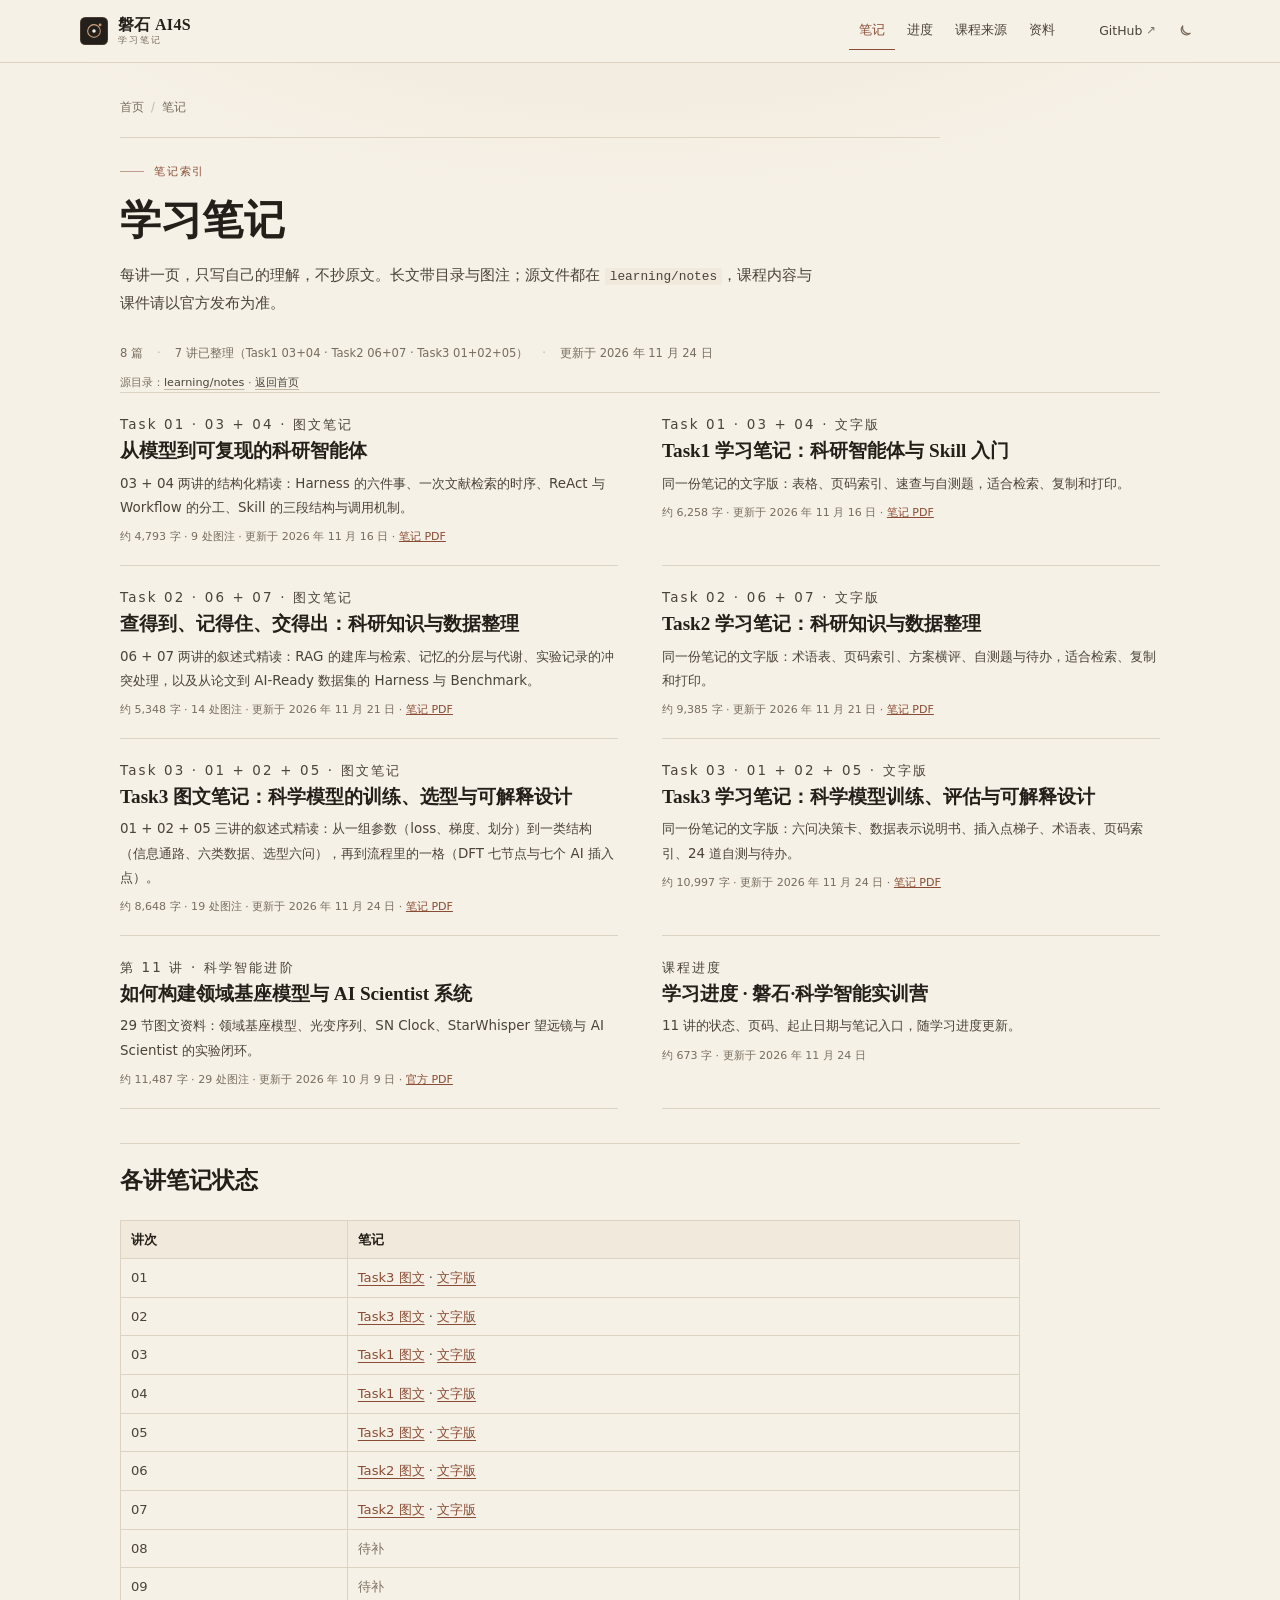
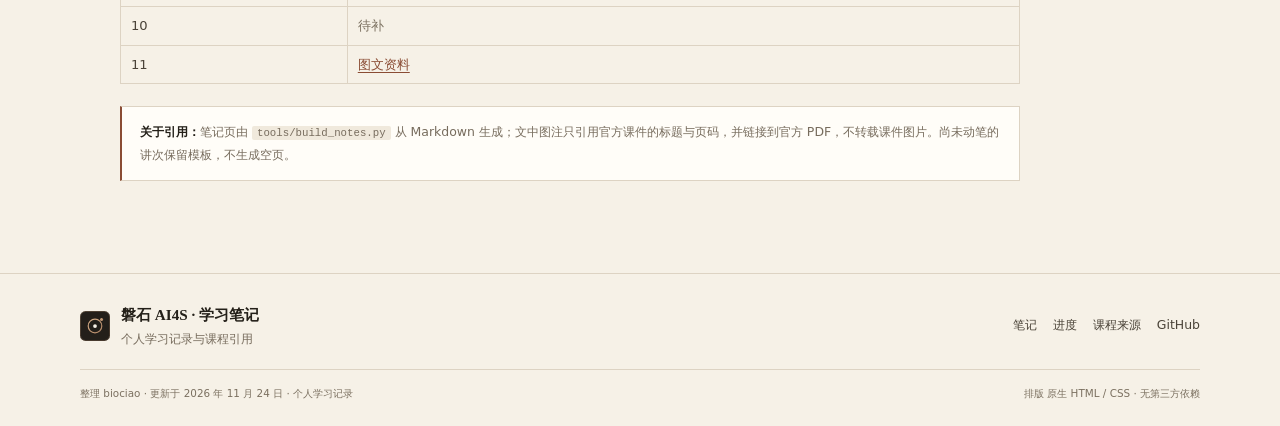
==== commit 3b9558f8: "docs: 按精读终稿重建 Task3 笔记 PDF 与站内页" ====
--- a/docs/notes/index.html
+++ b/docs/notes/index.html
@@ -99,9 +99,9 @@
         <p class="note-entry-meta">约 9,385 字 · 更新于 2026 年 11 月 21 日 · <a href="https://github.com/biociao/panshi-ai4s-practice/blob/study/learning/notes/task2/task2-illustrated-notes.pdf" target="_blank" rel="noopener">笔记 PDF</a></p>
       </article><article class="note-entry">
         <p class="note-entry-kicker">Task 03 · 01 + 02 + 05 · 图文笔记</p>
-        <h2><a href="task3-illustrated.html">从一组参数到一次插入：科学模型的训练、选型与可解释设计</a></h2>
+        <h2><a href="task3-illustrated.html">Task3 图文笔记：科学模型的训练、选型与可解释设计</a></h2>
         <p>01 + 02 + 05 三讲的叙述式精读：从一组参数（loss、梯度、划分）到一类结构（信息通路、六类数据、选型六问），再到流程里的一格（DFT 七节点与七个 AI 插入点）。</p>
-        <p class="note-entry-meta">约 9,165 字 · 19 处图注 · 更新于 2026 年 11 月 24 日 · <a href="https://github.com/biociao/panshi-ai4s-practice/blob/study/learning/notes/task3/task3-illustrated-notes.pdf" target="_blank" rel="noopener">笔记 PDF</a></p>
+        <p class="note-entry-meta">约 8,648 字 · 19 处图注 · 更新于 2026 年 11 月 24 日 · <a href="https://github.com/biociao/panshi-ai4s-practice/blob/study/learning/notes/task3/task3-illustrated-notes.pdf" target="_blank" rel="noopener">笔记 PDF</a></p>
       </article><article class="note-entry">
         <p class="note-entry-kicker">Task 03 · 01 + 02 + 05 · 文字版</p>
         <h2><a href="task3-text.html">Task3 学习笔记：科学模型训练、评估与可解释设计</a></h2>
@@ -116,7 +116,7 @@
         <p class="note-entry-kicker">课程进度</p>
         <h2><a href="progress.html">学习进度 · 磐石·科学智能实训营</a></h2>
         <p>11 讲的状态、页码、起止日期与笔记入口，随学习进度更新。</p>
-        <p class="note-entry-meta">约 673 字 · 更新于 2026 年 11 月 21 日</p>
+        <p class="note-entry-meta">约 673 字 · 更新于 2026 年 11 月 24 日</p>
       </article>
     </div>
 
